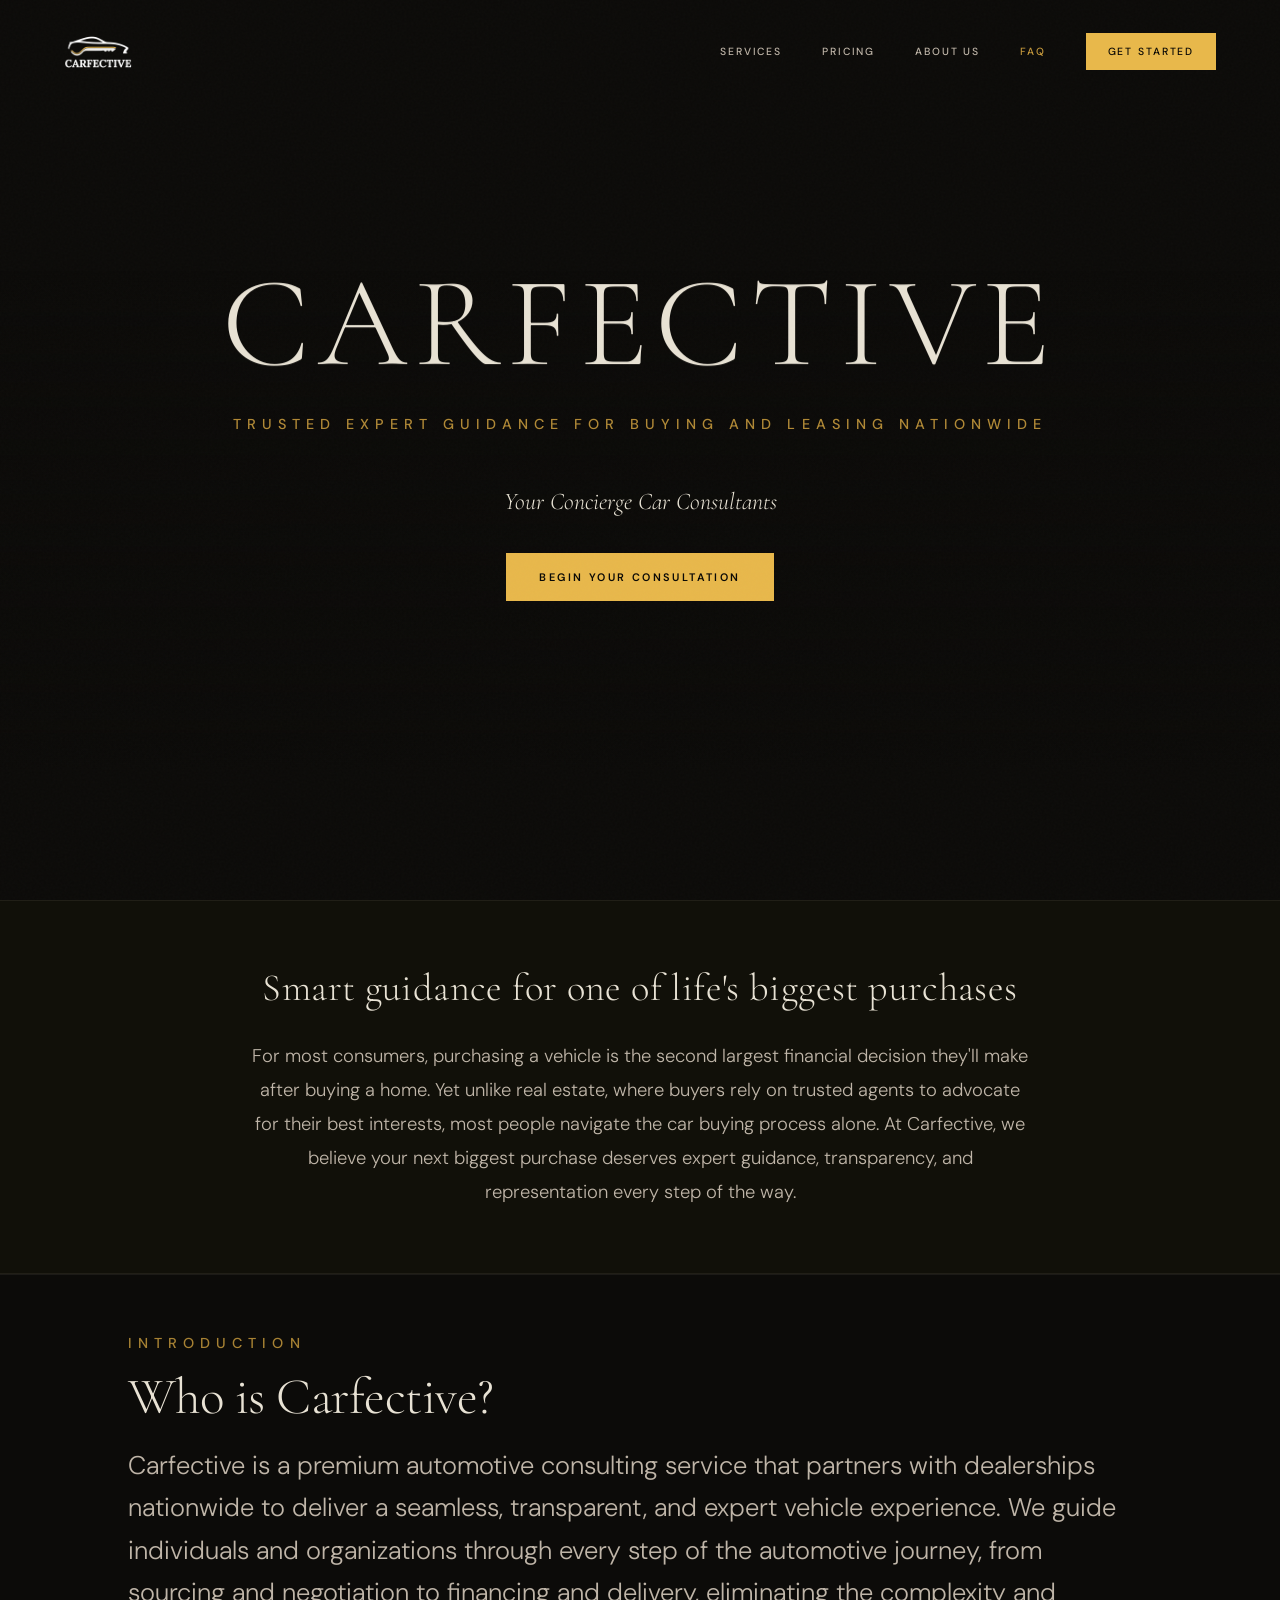
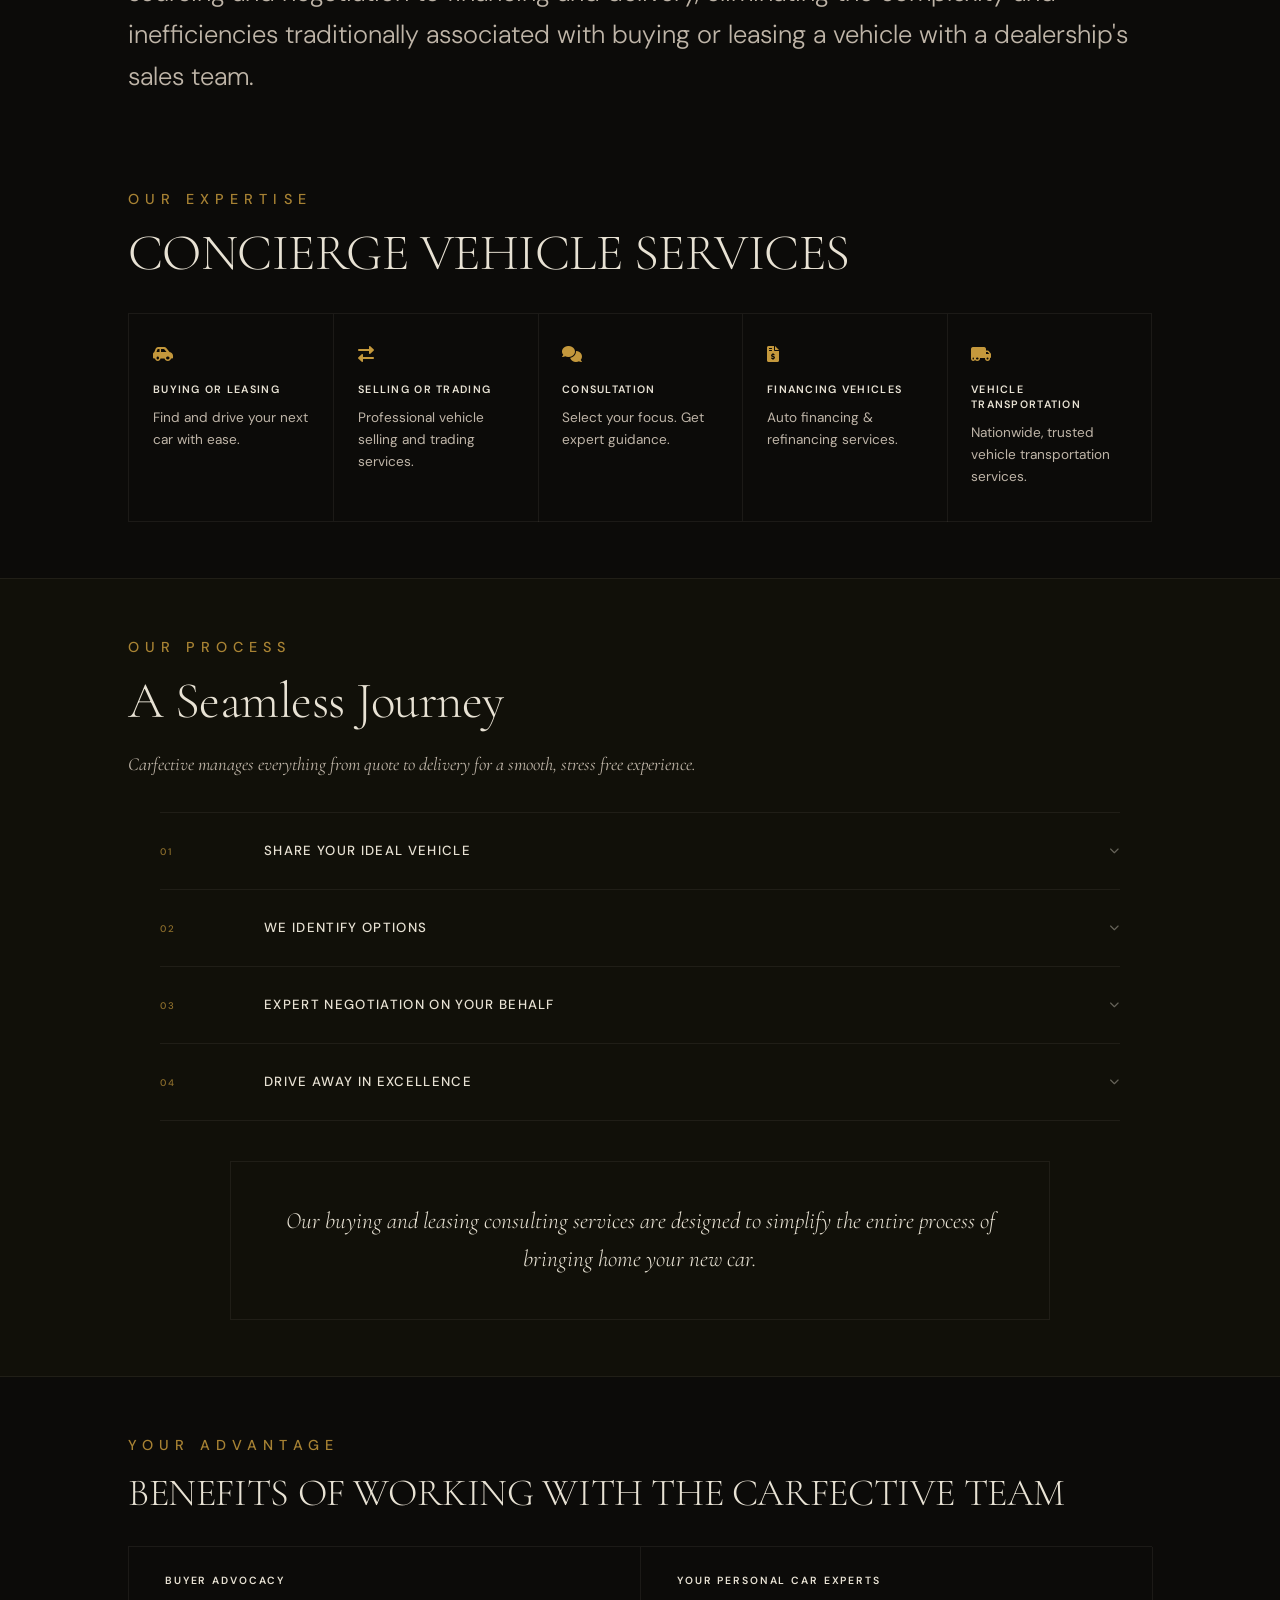
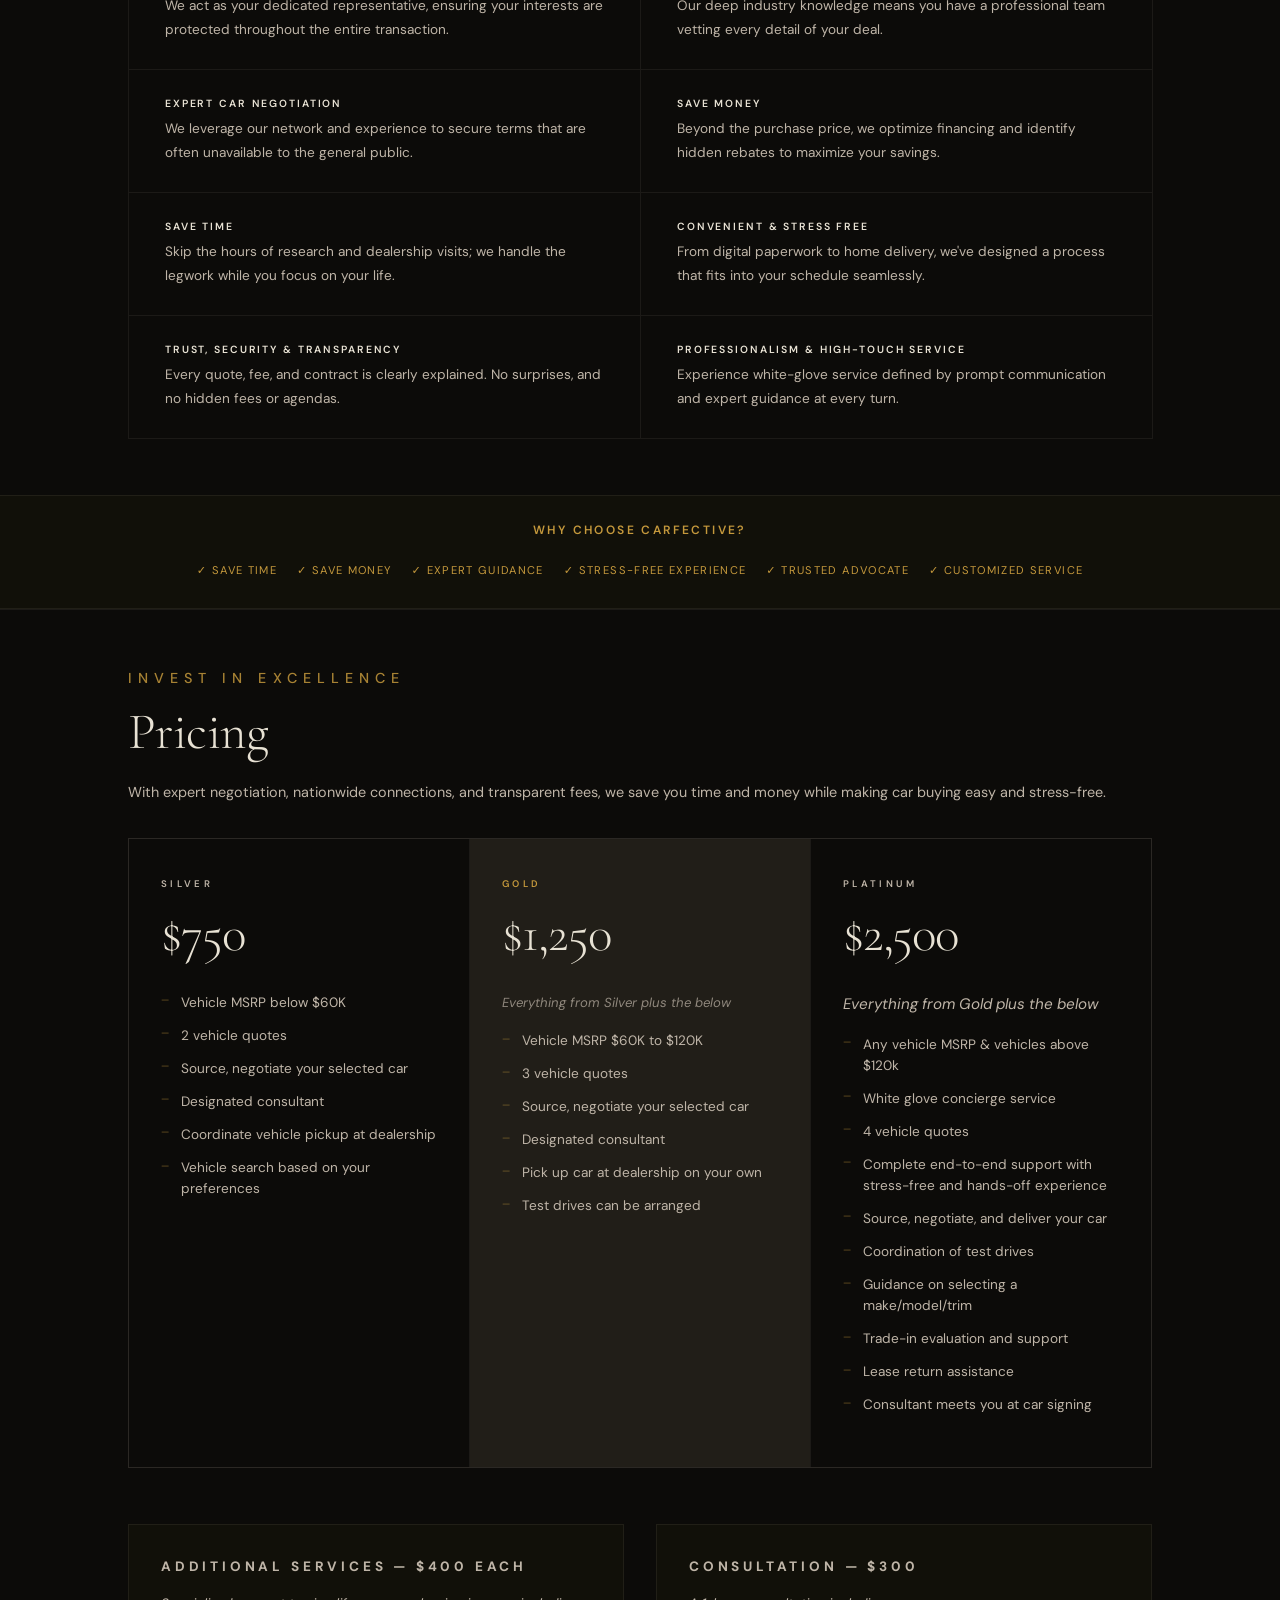
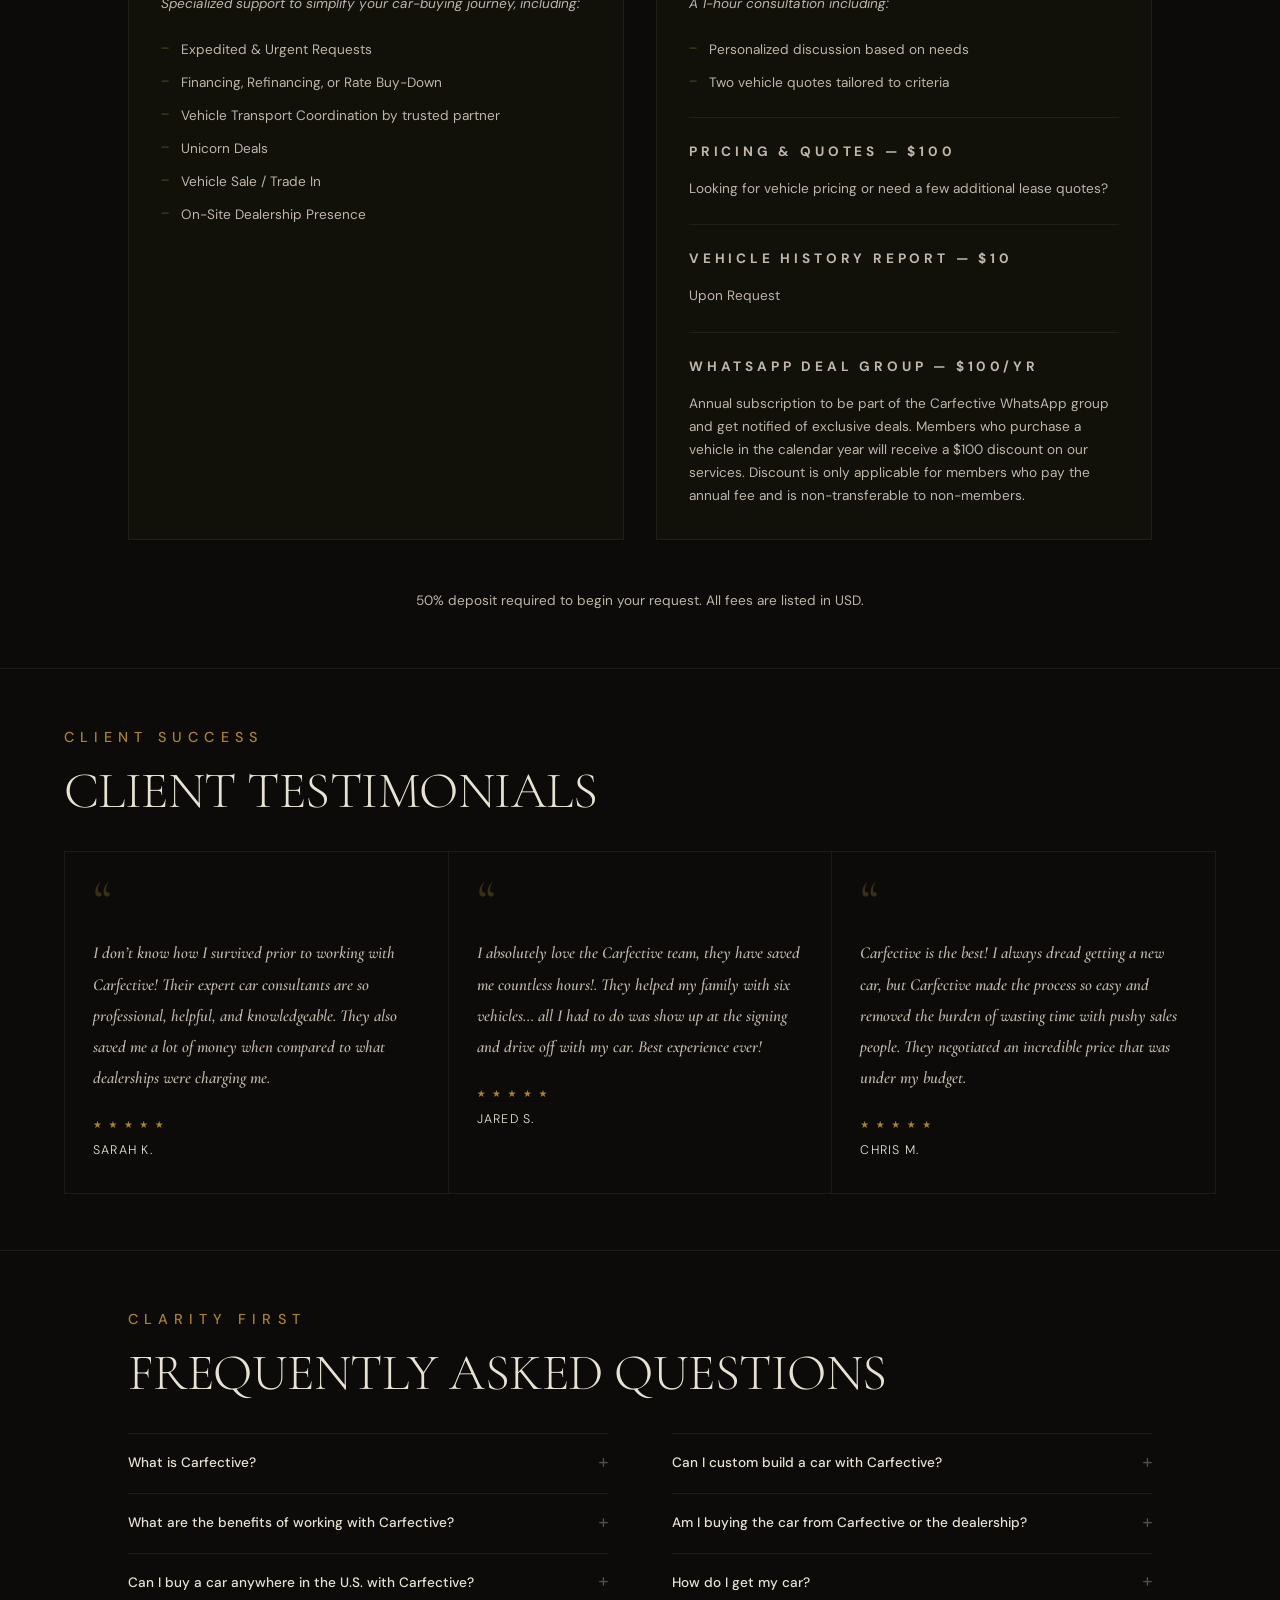
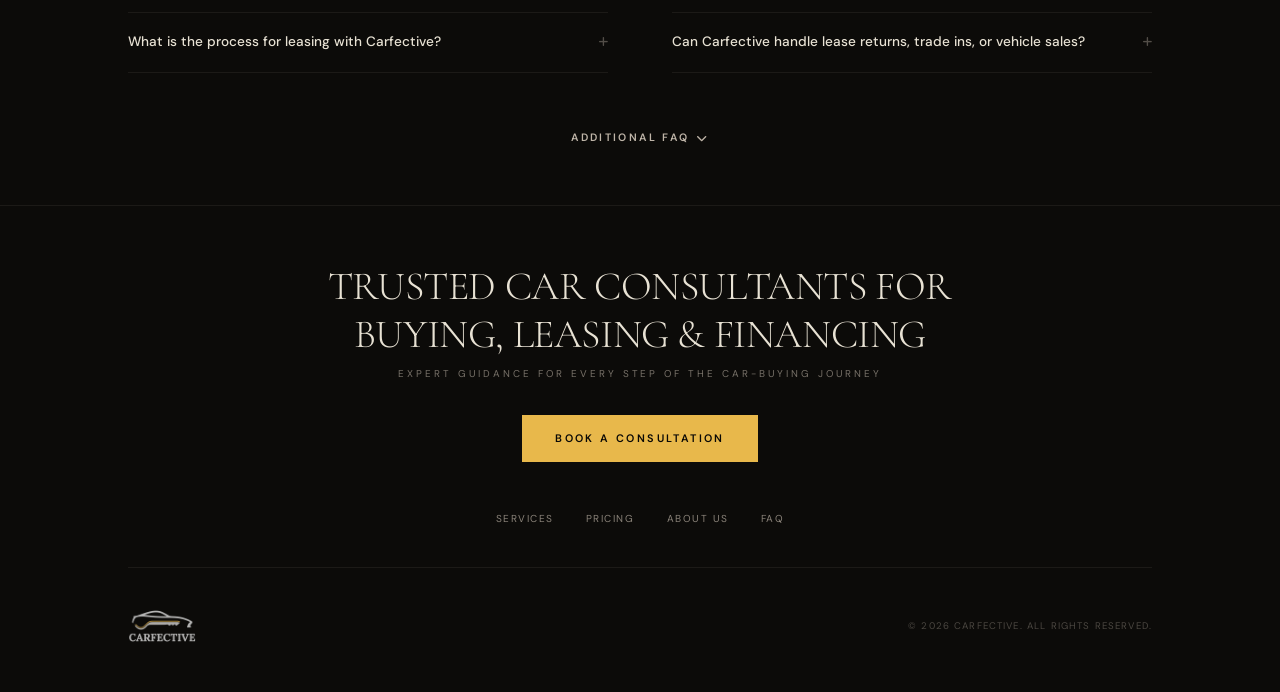
==== index.html @ 5fa1667e "Add files via upload" ====
<!DOCTYPE html>
<html lang="en">

<head>
    <meta charset="UTF-8">
    <meta name="viewport" content="width=device-width, initial-scale=1.0, viewport-fit=cover">
    <meta name="theme-color" content="#050505">
    <link rel="icon" type="image/png" href="brand_assets/favicon.png" sizes="32x32">
    <title>CARFECTIVE | Your Concierge Car Consultants</title>

    <!-- SEO -->
    <meta name="description" content="Carfective is a premium automotive concierge service. We source, negotiate, and deliver your next vehicle — buying, leasing, financing, and trade-ins handled for you nationwide.">
    <link rel="canonical" href="https://carfective.com/">

    <!-- Open Graph -->
    <meta property="og:type" content="website">
    <meta property="og:url" content="https://carfective.com/">
    <meta property="og:title" content="CARFECTIVE | Your Concierge Car Consultants">
    <meta property="og:description" content="Carfective is a premium automotive concierge service. We source, negotiate, and deliver your next vehicle — buying, leasing, financing, and trade-ins handled for you nationwide.">
    <meta property="og:image" content="https://carfective.com/brand_assets/og-image.png">
    <meta property="og:site_name" content="Carfective">

    <!-- Twitter Card -->
    <meta name="twitter:card" content="summary_large_image">
    <meta name="twitter:title" content="CARFECTIVE | Your Concierge Car Consultants">
    <meta name="twitter:description" content="Carfective is a premium automotive concierge service. We source, negotiate, and deliver your next vehicle — buying, leasing, financing, and trade-ins handled for you nationwide.">
    <meta name="twitter:image" content="https://carfective.com/brand_assets/og-image.png">

    <!-- Structured Data -->
    <script type="application/ld+json">
    {
      "@context": "https://schema.org",
      "@type": "ProfessionalService",
      "name": "Carfective",
      "description": "Premium automotive concierge service specializing in vehicle sourcing, negotiation, financing, and delivery for buyers and lessees nationwide.",
      "url": "https://carfective.com",
      "logo": "https://carfective.com/brand_assets/og-image.png",
      "areaServed": "United States",
      "priceRange": "$750–$2500",
      "hasOfferCatalog": {
        "@type": "OfferCatalog",
        "name": "Concierge Vehicle Services",
        "itemListElement": [
          { "@type": "Offer", "itemOffered": { "@type": "Service", "name": "Silver Package", "description": "Vehicle sourcing and negotiation for cars under $60K. Includes 2 quotes and dealership coordination.", "price": "750", "priceCurrency": "USD" } },
          { "@type": "Offer", "itemOffered": { "@type": "Service", "name": "Gold Package", "description": "Full concierge service for vehicles $60K–$120K. Includes 3 quotes and test drive arrangements.", "price": "1250", "priceCurrency": "USD" } },
          { "@type": "Offer", "itemOffered": { "@type": "Service", "name": "Platinum Package", "description": "White-glove service for any vehicle. Unlimited quotes, delivery coordination, and full representation.", "price": "2500", "priceCurrency": "USD" } }
        ]
      }
    }
    </script>

    <!-- Fonts -->
    <link rel="preconnect" href="https://fonts.googleapis.com">
    <link rel="preconnect" href="https://fonts.gstatic.com" crossorigin>
    <link
        href="https://fonts.googleapis.com/css2?family=Cormorant+Garamond:ital,wght@0,300;0,400;0,600;1,300;1,400&family=DM+Sans:ital,opsz,wght@0,9..40,300;0,9..40,400;0,9..40,500;0,9..40,600;1,9..40,300&display=swap"
        rel="stylesheet">

    <!-- Styles -->
    <link rel="stylesheet" href="css/style.css">

    <!-- Icons -->
    <link rel="stylesheet" href="https://cdnjs.cloudflare.com/ajax/libs/font-awesome/6.0.0/css/all.min.css"
        integrity="sha512-9usAa10IRO0HhonpyAIVpjrylPvoDwiPUiKdWk5t3PyolY1cOd4DSE0Ga+ri4AuTroPR5aQvXU9xC6qOPnzFeg=="
        crossorigin="anonymous" referrerpolicy="no-referrer" />
</head>

<body>

    <!-- Navigation -->
    <nav>
        <div class="container nav-container">
            <a href="index.html" class="logo">
                <img src="brand_assets/logo.png" alt="CARFECTIVE" style="height: 68px; width: auto;">
            </a>
            <div class="nav-links">
                <a href="#services">Services</a>
                <a href="#pricing">Pricing</a>
                <a href="#about">About Us</a>
                <a href="#faq">FAQ</a>
                <a href="questionnaire.html" class="btn btn-gold nav-btn">Get Started</a>
            </div>

            <div class="mobile-menu-btn">
                <i class="fas fa-bars"></i>
            </div>
        </div>
    </nav>

    <!-- Hero Section -->
    <header class="hero">
        <div class="hero-bg"></div>
        <div class="hero-content">
            <h1 class="parallax-el" data-speed="-0.1">CARFECTIVE</h1>
            <p class="hero-sub parallax-el" data-speed="-0.05">Trusted expert guidance for buying and leasing nationwide</p>
            <p class="parallax-el" data-speed="0.05">Your Concierge Car Consultants</p>
            <a href="questionnaire.html" class="btn btn-gold">Begin Your Consultation</a>
        </div>
    </header>

    <!-- Philosophy Band -->
    <section class="philosophy-band">
        <div class="container">
            <p class="philosophy-lead reveal">Smart guidance for one of life's biggest purchases</p>
            <p class="philosophy-body reveal">For most consumers, purchasing a vehicle is the second largest financial decision they'll make after buying a home. Yet unlike real estate, where buyers rely on trusted agents to advocate for their best interests, most people navigate the car buying process alone. At Carfective, we believe your next biggest purchase deserves expert guidance, transparency, and representation every step of the way.</p>
        </div>
    </section>

    <!-- About Section -->
    <section id="about" class="about-section">
        <div class="container">
            <div class="section-header reveal">
                <span class="subtitle">Introduction</span>
                <h2 class="section-title">Who is Carfective?</h2>
                <div>
                    <p>Carfective is a premium automotive consulting service that partners with dealerships nationwide to deliver a seamless, transparent, and expert vehicle experience. We guide individuals and organizations through every step of the automotive journey, from sourcing and negotiation to financing and delivery, eliminating the complexity and inefficiencies traditionally associated with buying or leasing a vehicle with a dealership's sales team.</p>
                </div>
            </div>
        </div>
    </section>

    <!-- Services Section -->
    <section id="services" class="services-section">
        <div class="container">
            <div class="section-header reveal">
                <span class="subtitle">Our Expertise</span>
                <h2 class="section-title">CONCIERGE VEHICLE SERVICES</h2>
            </div>

            <div class="services-grid">
                <!-- Service 1 -->
                <div class="glass-card service-item reveal">
                    <i class="fas fa-car-side"></i>
                    <h3 class="uppercase">Buying or Leasing</h3>
                    <p>Find and drive your next car with ease.</p>
                </div>

                <!-- Service 2 -->
                <div class="glass-card service-item reveal">
                    <i class="fas fa-exchange-alt"></i>
                    <h3 class="uppercase">Selling or Trading</h3>
                    <p>Professional vehicle selling and trading services.</p>
                </div>

                <!-- Service 3 -->
                <div class="glass-card service-item reveal">
                    <i class="fas fa-comments"></i>
                    <h3 class="uppercase">Consultation</h3>
                    <p>Select your focus. Get expert guidance.</p>
                </div>

                <!-- Service 4 -->
                <div class="glass-card service-item reveal">
                    <i class="fas fa-file-invoice-dollar"></i>
                    <h3 class="uppercase">Financing Vehicles</h3>
                    <p>Auto financing & refinancing services.</p>
                </div>

                <!-- Service 5 -->
                <div class="glass-card service-item reveal">
                    <i class="fas fa-truck-moving"></i>
                    <h3 class="uppercase">Vehicle Transportation</h3>
                    <p>Nationwide, trusted vehicle transportation services.</p>
                </div>
            </div>

        </div>
    </section>

    <!-- Process Section -->
    <section id="process" class="process-section">
        <div class="container">
            <div class="section-header reveal">
                <span class="subtitle">Our Process</span>
                <h2 class="section-title">A Seamless Journey</h2>
                <p>Carfective manages everything from quote to delivery for a smooth, stress free experience.</p>
            </div>

            <div class="process-steps accordion-steps">
                <div class="step reveal process-accordion">
                    <div class="step-number">01</div>
                    <div class="step-content">
                        <h4 class="uppercase" style="cursor: pointer; margin-bottom: 0; display: flex; justify-content: space-between; align-items: center;">Share Your Ideal Vehicle <i class="fas fa-chevron-down accordion-icon"></i></h4>
                        <div class="step-details" style="margin-top: 1rem;">
                            <p>Tell us about the car you want — make, model, features, and share dealer quotes.<br>We learn exactly what you’re looking for — features, budget, and timeline.</p>
                        </div>
                    </div>
                </div>
                <div class="step reveal process-accordion">
                    <div class="step-number">02</div>
                    <div class="step-content">
                        <h4 class="uppercase" style="cursor: pointer; margin-bottom: 0; display: flex; justify-content: space-between; align-items: center;">We Identify Options <i class="fas fa-chevron-down accordion-icon"></i></h4>
                        <div class="step-details" style="margin-top: 1rem;">
                            <p>Our team searches the market for vehicles that match or surpass your expectations.<br>We look for great deals and available inventory, based on your requirements.</p>
                        </div>
                    </div>
                </div>
                <div class="step reveal process-accordion">
                    <div class="step-number">03</div>
                    <div class="step-content">
                        <h4 class="uppercase" style="cursor: pointer; margin-bottom: 0; display: flex; justify-content: space-between; align-items: center;">Expert Negotiation on Your Behalf <i class="fas fa-chevron-down accordion-icon"></i></h4>
                        <div class="step-details" style="margin-top: 1rem;">
                            <p>We handle all negotiations with precision and discretion, securing the best pricing and terms.<br>Your time is valuable — we work to secure the most competitive deal available.</p>
                        </div>
                    </div>
                </div>
                <div class="step reveal process-accordion">
                    <div class="step-number">04</div>
                    <div class="step-content">
                        <h4 class="uppercase" style="cursor: pointer; margin-bottom: 0; display: flex; justify-content: space-between; align-items: center;">Drive Away in Excellence <i class="fas fa-chevron-down accordion-icon"></i></h4>
                        <div class="step-details" style="margin-top: 1rem;">
                            <p>Once the deal is perfected, your vehicle is ready for delivery.<br>Experience the joy of driving a car tailored to your preferences, with confidence and peace of mind.</p>
                        </div>
                    </div>
                </div>
            </div>

            <div class="glass-card reveal text-center">
                <p class="process-summary-text">
                    Our buying and leasing consulting services are designed to simplify the entire process of bringing
                    home your new car.
                </p>
            </div>
        </div>
    </section>

    <!-- Benefits Section -->
    <section class="benefits-section">
        <div class="container">
            <div class="section-header reveal">
                <span class="subtitle">Your Advantage</span>
                <h2 class="section-title" style="font-size: clamp(1.4rem, 3vw, 2.4rem);">BENEFITS OF WORKING WITH THE CARFECTIVE TEAM</h2>
            </div>

            <div class="benefits-grid">
                <div class="reveal benefit-item">
                    <h3 class="uppercase">Buyer Advocacy</h3>
                    <p>We act as your dedicated representative, ensuring your interests are protected throughout the
                        entire transaction.</p>
                </div>
                <div class="reveal benefit-item">
                    <h3 class="uppercase">Your Personal Car Experts</h3>
                    <p>Our deep industry knowledge means you have a professional team vetting every detail of your deal.
                    </p>
                </div>
                <div class="reveal benefit-item">
                    <h3 class="uppercase">Expert Car Negotiation</h3>
                    <p>We leverage our network and experience to secure terms that are often unavailable to the general
                        public.</p>
                </div>
                <div class="reveal benefit-item">
                    <h3 class="uppercase">Save Money</h3>
                    <p>Beyond the purchase price, we optimize financing and identify hidden rebates to maximize your
                        savings.</p>
                </div>
                <div class="reveal benefit-item">
                    <h3 class="uppercase">Save Time</h3>
                    <p>Skip the hours of research and dealership visits; we handle the legwork while you focus on your
                        life.</p>
                </div>
                <div class="reveal benefit-item">
                    <h3 class="uppercase">Convenient & Stress Free</h3>
                    <p>From digital paperwork to home delivery, we've designed a process that fits into your schedule
                        seamlessly.</p>
                </div>
                <div class="reveal benefit-item">
                    <h3 class="uppercase">Trust, Security & Transparency</h3>
                    <p>Every quote, fee, and contract is clearly explained. No surprises, and no hidden fees or agendas.</p>
                </div>
                <div class="reveal benefit-item">
                    <h3 class="uppercase">Professionalism & High-Touch Service</h3>
                    <p>Experience white-glove service defined by prompt communication and expert guidance at every turn.
                    </p>
                </div>
            </div>
        </div>
    </section>

    <!-- Why Choose Badge Bar -->
    <section class="reveal why-choose-section">
        <div class="container" style="display: flex; flex-direction: column; align-items: center; gap: 1.5rem;">
            <h3>Why Choose Carfective?</h3>
            <div class="badge-row no-scrollbar"
                style="display: flex; flex-wrap: wrap; gap: 0.75rem 1.25rem; width: 100%; justify-content: center;">
                <span>✓ Save Time</span>
                <span>✓ Save Money</span>
                <span>✓ Expert Guidance</span>
                <span>✓ Stress-Free Experience</span>
                <span>✓ Trusted Advocate</span>
                <span>✓ Customized Service</span>
            </div>
        </div>
    </section>

    <!-- Pricing Section -->
    <section id="pricing" class="pricing-section">
        <div class="container">
            <div class="section-header reveal">
                <span class="subtitle">Invest in Excellence</span>
                <h2 class="section-title">Pricing</h2>
                <p style="white-space: nowrap; color: var(--text-secondary); font-size: 0.9rem; line-height: 1.75;">
                    With expert negotiation, nationwide connections, and transparent fees, we save you time and money
                    while making car buying easy and stress-free.
                </p>
            </div>

            <div class="pricing-grid">
                <!-- Silver -->
                <div class="glass-card pricing-card reveal">
                    <h3>Silver</h3>
                    <div class="price">$750</div>
                    <ul class="features-list" style="margin-bottom: 0;">
                        <li>Vehicle MSRP below $60K</li>
                        <li>2 vehicle quotes</li>
                        <li>Source, negotiate your selected car</li>
                        <li>Designated consultant</li>
                        <li>Coordinate vehicle pickup at dealership</li>
                        <li>Vehicle search based on your preferences</li>
                    </ul>
                </div>

                <!-- Gold -->
                <div class="glass-card pricing-card featured reveal">
                    <h3>Gold</h3>
                    <div class="price">$1,250</div>
                    <p style="font-size: 0.82rem; font-style: italic; color: var(--text-secondary); margin-bottom: 1rem; opacity: 0.7;">Everything from Silver plus the below</p>
                    <ul class="features-list" style="margin-bottom: 0;">
                        <li>Vehicle MSRP $60K to $120K</li>
                        <li>3 vehicle quotes</li>
                        <li>Source, negotiate your selected car</li>
                        <li>Designated consultant</li>
                        <li>Pick up car at dealership on your own</li>
                        <li>Test drives can be arranged</li>
                    </ul>
                </div>

                <!-- Platinum -->
                <div class="glass-card pricing-card reveal">
                    <h3>Platinum</h3>
                    <div class="price">$2,500</div>
                    <p style="font-size: 0.95rem; font-style: italic; color: var(--text-secondary); margin-bottom: 1rem;">Everything from Gold plus the below</p>
                    <ul class="features-list" style="margin-bottom: 0;">
                        <li>Any vehicle MSRP & vehicles above $120k</li>
                        <li>White glove concierge service</li>
                        <li>4 vehicle quotes</li>
                        <li>Complete end-to-end support with stress-free and hands-off experience</li>
                        <li>Source, negotiate, and deliver your car</li>
                        <li>Coordination of test drives</li>
                        <li>Guidance on selecting a make/model/trim</li>
                        <li>Trade-in evaluation and support</li>
                        <li>Lease return assistance</li>
                        <li>Consultant meets you at car signing</li>
                    </ul>
                </div>
            </div>

            <!-- Additional Services & Consultation -->
            <div class="addons-grid reveal">
                <div class="glass-card">
                    <h3 class="uppercase">Additional Services — $400 each</h3>
                    <p class="addon-intro">Specialized support to simplify your car-buying journey, including:</p>
                    <ul class="features-list">
                        <li>Expedited & Urgent Requests</li>
                        <li>Financing, Refinancing, or Rate Buy-Down</li>
                        <li>Vehicle Transport Coordination by trusted partner</li>
                        <li>Unicorn Deals</li>
                        <li>Vehicle Sale / Trade In</li>
                        <li>On-Site Dealership Presence</li>
                    </ul>
                </div>

                <div class="glass-card">
                    <h3 class="uppercase">Consultation — $300</h3>
                    <p class="addon-intro">A 1-hour consultation including:</p>
                    <ul class="features-list">
                        <li>Personalized discussion based on needs</li>
                        <li>Two vehicle quotes tailored to criteria</li>
                    </ul>

                    <div class="addon-divider">
                        <h3 class="uppercase">Pricing & Quotes — $100</h3>
                        <p class="addon-body">Looking for vehicle pricing or need a few additional lease quotes?</p>
                    </div>

                    <div class="addon-divider">
                        <h3 class="uppercase">Vehicle History Report — $10</h3>
                        <p class="addon-body">Upon Request</p>
                    </div>

                    <div class="addon-divider">
                        <h3 class="uppercase">WhatsApp Deal Group — $100/yr</h3>
                        <p class="addon-body">Annual subscription to be part of the Carfective WhatsApp group and get notified of exclusive deals. Members who purchase a vehicle in the calendar year will receive a $100 discount on our services. Discount is only applicable for members who pay the annual fee and is non-transferable to non-members.</p>
                    </div>
                </div>
            </div>

            <div class="text-center pricing-disclaimer reveal">
                <p>50% deposit required to begin your request. All fees are listed in USD.</p>
            </div>
        </div>
    </section>


    <!-- Testimonials Section -->
    <section id="testimonials" class="testimonials-section">
        <div class="testimonials-inner">
            <div class="testimonials-header">
                <span class="subtitle">Client Success</span>
                <h2 class="section-title">CLIENT TESTIMONIALS</h2>
            </div>
            <div class="testimonials-row">
                <div class="testimonial-card">
                    <div class="testimonial-quote-mark">&ldquo;</div>
                    <p class="testimonial-text">I don&rsquo;t know how I survived prior to working with Carfective! Their expert car consultants are so professional, helpful, and knowledgeable. They also saved me a lot of money when compared to what dealerships were charging me.</p>
                    <div class="testimonial-stars">&#9733; &#9733; &#9733; &#9733; &#9733;</div>
                    <p class="testimonial-name">Sarah K.</p>
                </div>
                <div class="testimonial-card">
                    <div class="testimonial-quote-mark">&ldquo;</div>
                    <p class="testimonial-text">I absolutely love the Carfective team, they have saved me countless hours!. They helped my family with six vehicles&hellip; all I had to do was show up at the signing and drive off with my car. Best experience ever!</p>
                    <div class="testimonial-stars">&#9733; &#9733; &#9733; &#9733; &#9733;</div>
                    <p class="testimonial-name">Jared S.</p>
                </div>
                <div class="testimonial-card">
                    <div class="testimonial-quote-mark">&ldquo;</div>
                    <p class="testimonial-text">Carfective is the best! I always dread getting a new car, but Carfective made the process so easy and removed the burden of wasting time with pushy sales people. They negotiated an incredible price that was under my budget.</p>
                    <div class="testimonial-stars">&#9733; &#9733; &#9733; &#9733; &#9733;</div>
                    <p class="testimonial-name">Chris M.</p>
                </div>
            </div>
        </div>
    </section>

    <!-- FAQ Section -->
    <section id="faq" class="faq-section">
        <div class="container">
            <div class="section-header reveal">
                <span class="subtitle">Clarity First</span>
                <h2 class="section-title">FREQUENTLY ASKED QUESTIONS</h2>
            </div>

            <div class="faq-grid reveal">
                <!-- Main FAQ Column 1 -->
                <div class="faq-column">
                    <div class="faq-item">
                        <div class="faq-question">
                            <span>What is Carfective?</span>
                            <i class="fas fa-plus icon-plus"></i>
                        </div>
                        <div class="faq-answer">
                            With Carfective, buying a car is simple and stress-free. We provide personalized guidance, insider expertise, and full advocacy -ensuring you choose the right vehicle, understand every detail, and get the best deal. For individuals and businesses, we work solely for you, not the dealerships.
                        </div>
                    </div>
                    <div class="faq-item">
                        <div class="faq-question">
                            <span>What are the benefits of working with Carfective?</span>
                            <i class="fas fa-plus icon-plus"></i>
                        </div>
                        <div class="faq-answer">
                            Carfective partners exclusively with top-tier dealerships to help you find the perfect car
                            at the best price, with complete transparency at every step. We handle the legwork so you
                            avoid sales pressure, streamlining the signing process.
                        </div>
                    </div>
                    <div class="faq-item">
                        <div class="faq-question">
                            <span>Can I buy a car anywhere in the U.S. with Carfective?</span>
                            <i class="fas fa-plus icon-plus"></i>
                        </div>
                        <div class="faq-answer">
                            Yes! We have relationships with dealers across the U.S. and can’t wait to help you!
                        </div>
                    </div>
                    <div class="faq-item">
                        <div class="faq-question">
                            <span>What is the process for leasing with Carfective?</span>
                            <i class="fas fa-plus icon-plus"></i>
                        </div>
                        <div class="faq-answer">
                            At Carfective, you’re in full control of your car-buying journey. We take the stress out of
                            the process by handling negotiations with the dealer on your behalf. Simply choose your
                            ideal car, and we’ll negotiate on your behalf in alignment with your budgeted monthly
                            payment and upfront costs.
                        </div>
                    </div>
                </div>

                <!-- Main FAQ Column 2 -->
                <div class="faq-column">
                    <div class="faq-item">
                        <div class="faq-question">
                            <span>Can I custom build a car with Carfective?</span>
                            <i class="fas fa-plus icon-plus"></i>
                        </div>
                        <div class="faq-answer">
                            Absolutely. If you have specific requirements, we can first check whether an existing option
                            is already available. If not, we can submit a build request on your behalf, provided the
                            manufacturer offers custom build options. Please note that some manufacturers support custom
                            builds, while others do not.
                        </div>
                    </div>
                    <div class="faq-item">
                        <div class="faq-question">
                            <span>Am I buying the car from Carfective or the dealership?</span>
                            <i class="fas fa-plus icon-plus"></i>
                        </div>
                        <div class="faq-answer">
                            Dealership, all documents will be between the purchaser and the dealership.
                        </div>
                    </div>
                    <div class="faq-item">
                        <div class="faq-question">
                            <span>How do I get my car?</span>
                            <i class="fas fa-plus icon-plus"></i>
                        </div>
                        <div class="faq-answer">
                            Once you’ve submitted the credit application and have been approved, you will have the
                            option to pick up your vehicle at the dealership or Carfective can deliver it to your home
                            for an additional fee.
                        </div>
                    </div>
                    <div class="faq-item">
                        <div class="faq-question">
                            <span>Can Carfective handle lease returns, trade ins, or vehicle sales?</span>
                            <i class="fas fa-plus icon-plus"></i>
                        </div>
                        <div class="faq-answer">
                            Yes. Carfective can assist with lease returns, trade ins and sales of existing vehicles.<br><br>For details specific to your situation, let’s discuss and tailor the next steps to your needs.
                        </div>
                    </div>
                </div>
            </div>

            <!-- Additional FAQ Section -->
            <div class="additional-faq-wrapper reveal" style="margin-top: 3rem; text-align: center;">
                <h3 class="uppercase additional-faq-toggle">
                    Additional FAQ <i class="fas fa-chevron-down"></i>
                </h3>

                <div id="additionalFaq" class="faq-grid" style="text-align: left; margin-top: 2rem;">
                    <div class="faq-column">
                        <div class="faq-item">
                            <div class="faq-question">
                                <span>How long will it take for my credit application to be approved?</span>
                                <i class="fas fa-plus icon-plus"></i>
                            </div>
                            <div class="faq-answer">
                                Approval times vary based on your credit profile and chosen vehicle, as several factors come
                                into play. In most cases, we receive a response within a few hours, though it can sometimes
                                take 24–48 hours.
                            </div>
                        </div>
                        <div class="faq-item">
                            <div class="faq-question">
                                <span>Who provides financing for my vehicle?</span>
                                <i class="fas fa-plus icon-plus"></i>
                            </div>
                            <div class="faq-answer">
                                Carfective is not a leasing or financing provider; your lease agreement will be directly
                                with the appropriate financial institution (e.g., Toyota Financial, BMW Financial, etc.).
                            </div>
                        </div>
                        <div class="faq-item">
                            <div class="faq-question">
                                <span>Where can I make my vehicle payments?</span>
                                <i class="fas fa-plus icon-plus"></i>
                            </div>
                            <div class="faq-answer">
                                All payments will be made directly to the financial institution that approved your lease.
                                You’ll usually receive a statement by mail before your first payment is due, along with
                                instructions for setting up your online account.
                            </div>
                        </div>
                        <div class="faq-item">
                            <div class="faq-question">
                                <span>What do upfront fees consist of?</span>
                                <i class="fas fa-plus icon-plus"></i>
                            </div>
                            <div class="faq-answer">
                                Taxes, Title & Registration fees, Dealer Fees (documentation, processing, electronic filing fee), and Acquisition Fees (also known as bank fee or lease origination).<br><br>Down payment and 1st month payment may exist depending on the structure of the deal.
                            </div>
                        </div>
                    </div>

                    <div class="faq-column">
                        <div class="faq-item">
                            <div class="faq-question">
                                <span>Where can I get my vehicle serviced after buying through Carfective?</span>
                                <i class="fas fa-plus icon-plus"></i>
                            </div>
                            <div class="faq-answer">
                                Any dealership for that vehicle brand or your personal / local mechanic of your choice.
                            </div>
                        </div>
                        <div class="faq-item">
                            <div class="faq-question">
                                <span>How does Carfective get the best deals?</span>
                                <i class="fas fa-plus icon-plus"></i>
                            </div>
                            <div class="faq-answer">
                                Carfective leverages deep market knowledge, exclusive dealer access, and real-time pricing to secure vehicles, discounts, and financing. We negotiate with top-rated dealerships, time purchases strategically, and eliminate unnecessary fees to deliver the best deals in a smooth, hassle-free experience.
                            </div>
                        </div>
                        <div class="faq-item">
                            <div class="faq-question">
                                <span>What forms of payment does Carfective accept?</span>
                                <i class="fas fa-plus icon-plus"></i>
                            </div>
                            <div class="faq-answer">
                                We accept Zelle payments.
                            </div>
                        </div>
                        <div class="faq-item">
                            <div class="faq-question">
                                <span>Does Carfective have a referral program?</span>
                                <i class="fas fa-plus icon-plus"></i>
                            </div>
                            <div class="faq-answer">
                                Yes, please contact us for further details.
                            </div>
                        </div>
                    </div>
                </div>
            </div>
        </div>
    </section>

    <!-- Footer -->
    <footer>
        <div class="container" style="text-align: center;">
            <h2 class="uppercase" style="font-size: 2rem; color: #fff; margin-bottom: 0.5rem; letter-spacing: 0.1em;">
                TRUSTED CAR CONSULTANTS FOR BUYING, LEASING & FINANCING</h2>
            <p
                style="margin-bottom: 2rem; text-transform: uppercase; letter-spacing: 0.2rem; font-size: 0.9rem; color: var(--text-secondary);">
                Expert Guidance for Every Step of the Car-Buying Journey</p>

            <a href="questionnaire.html" class="btn btn-gold" style="margin-bottom: 3rem;">Book a Consultation</a>

            <div class="footer-nav" style="justify-content: center;">
                <a href="#services">Services</a>
                <a href="#pricing">Pricing</a>
                <a href="#about">About Us</a>
                <a href="#faq">FAQ</a>
            </div>

            <div class="footer-bottom">
                <a href="#" class="footer-logo-link">
                    <img src="brand_assets/logo.png" alt="Carfective" style="height: 68px; width: auto;">
                </a>
                <div class="copy" style="opacity: 0.35;">
                    © 2026 CARFECTIVE. ALL RIGHTS RESERVED.
                </div>
            </div>
        </div>
    </footer>

    <script src="js/main.js"></script>
</body>

</html>
---- css/style.css ----
/*
   CARFECTIVE | Editorial Minimal — v3
   ─────────────────────────────────────
   Palette  : Warm Dark (#0C0B09) / Cream (#E8E2D4) / Amber (#C4983C)
   Display  : Cormorant Garamond 300 / 400 / 600
   Body     : DM Sans 300 / 400 / 500 / 600
*/

:root {
    --bg-dark:          #0C0B09;
    --bg-card:          #111009;
    --bg-card-hover:    #181612;
    --text-primary:     #E8E2D4;
    --text-secondary:   #BFB5A8;
    --text-accent:      #C4983C;
    --border-light:     rgba(232, 226, 212, 0.07);
    --border-accent:    rgba(196, 152, 60, 0.25);
    --container-width:  1280px;
    --font-serif:       'Cormorant Garamond', Georgia, serif;
    --font-sans:        'DM Sans', system-ui, sans-serif;

    --line:             rgba(232, 226, 212, 0.07);
    --line-2:           rgba(232, 226, 212, 0.13);
    --line-accent:      rgba(196, 152, 60, 0.25);
    --pad-x:            clamp(1.5rem, 5vw, 4rem);
    --pad-v:            clamp(2.5rem, 4.5vw, 3.5rem);
    --z-overlay:        100;
    --z-nav:            1000;
    --z-hero:           2;
}

*, *::before, *::after { margin: 0; padding: 0; box-sizing: border-box; }

html {
    scroll-behavior: smooth;
    font-size: 16px;
    scroll-padding-top: 80px;
    scrollbar-width: none;
    -ms-overflow-style: none;
}

html::-webkit-scrollbar { display: none; }

body {
    background: var(--bg-dark);
    color: var(--text-primary);
    font-family: var(--font-sans);
    line-height: 1.7;
    overflow-x: hidden;
    scrollbar-width: none; /* Firefox */
    -ms-overflow-style: none; /* IE/Edge */
    -webkit-font-smoothing: antialiased;
    -moz-osx-font-smoothing: grayscale;
    scroll-behavior: smooth;
}

/* Hide scrollbar in Chrome/Safari while keeping scroll functionality */
body::-webkit-scrollbar { display: none; }

/* Subtle grain texture for depth */
body::before {
    content: '';
    position: fixed;
    inset: 0;
    background-image: url("data:image/svg+xml,%3Csvg viewBox='0 0 512 512' xmlns='http://www.w3.org/2000/svg'%3E%3Cfilter id='n'%3E%3CfeTurbulence type='fractalNoise' baseFrequency='0.75' numOctaves='4' stitchTiles='stitch'/%3E%3C/filter%3E%3Crect width='100%25' height='100%25' filter='url(%23n)'/%3E%3C/svg%3E");
    opacity: 0.022;
    pointer-events: none;
    z-index: var(--z-overlay);
}

h1, h2, h3, h4, h5, h6 {
    font-family: var(--font-serif);
    font-weight: 300;
    line-height: 1.1;
    margin-bottom: 1rem;
}

h1 { font-size: clamp(2.5rem, 8vw, 5.5rem); }
h2 { font-size: clamp(1.6rem, 4vw, 3.2rem); letter-spacing: -0.01em; }
h3 { font-size: clamp(1.1rem, 2.5vw, 1.9rem); }

a { text-decoration: none; color: inherit; transition: color 0.25s ease; }
ul { list-style: none; }
img { max-width: 100%; display: block; }

/* ── UTILITY ──────────────────────────────────────────── */
.container      { max-width: var(--container-width); margin: 0 auto; padding: 0 var(--pad-x); }
.text-gold      { color: var(--text-accent); }
.text-serif     { font-family: var(--font-serif); }
.text-center    { text-align: center; }
.uppercase      { text-transform: uppercase; }
.tracking-wide  { letter-spacing: 0.1em; }
.tracking-widest{ letter-spacing: 0.2em; }
.no-scrollbar::-webkit-scrollbar { display: none; }
.no-scrollbar   { -ms-overflow-style: none; scrollbar-width: none; }

/* ── LABELS & SECTION TITLES ──────────────────────────── */
.subtitle {
    display: block;
    font-family: var(--font-sans);
    font-size: 0.9rem;
    font-weight: 500;
    text-transform: uppercase;
    letter-spacing: 0.42em;
    color: var(--text-accent);
    opacity: 0.85;
    margin-bottom: 1rem;
}

.section-title {
    font-family: var(--font-serif);
    font-weight: 300;
    font-size: clamp(1.8rem, 4vw, 3.2rem);
    letter-spacing: -0.01em;
    margin-bottom: 1.25rem;
    line-height: 1.05;
}

.section-header { margin-bottom: 2rem; }

/* ── BUTTONS ──────────────────────────────────────────── */
.btn {
    display: inline-flex;
    align-items: center;
    gap: 0.6rem;
    padding: 0.85rem 2rem;
    border: 1px solid rgba(232, 226, 212, 0.22);
    color: var(--text-primary);
    font-family: var(--font-sans);
    font-size: 0.68rem;
    font-weight: 500;
    letter-spacing: 0.22em;
    text-transform: uppercase;
    position: relative;
    overflow: hidden;
    z-index: 1;
    transition: color 0.35s ease, border-color 0.35s ease;
    white-space: nowrap;
    cursor: pointer;
}

.btn::before {
    content: '';
    position: absolute;
    inset: 0;
    background: var(--text-primary);
    transform: scaleX(0);
    transform-origin: left;
    z-index: -1;
    transition: transform 0.35s cubic-bezier(0.4, 0, 0.2, 1);
}

.btn:hover { color: var(--bg-dark); border-color: var(--text-primary); }
.btn:hover::before { transform: scaleX(1); }

.btn-gold {
    background: #E8B84B !important;
    color: #090805 !important;
    border-color: #E8B84B !important;
    font-weight: 600;
}
.btn-gold::before { background: var(--text-primary); }
.btn-gold:hover { color: var(--bg-dark) !important; border-color: var(--text-primary) !important; }

/* ── CLEAN CARD ───────────────────────────────────────── */
.glass-card {
    background: var(--bg-card);
    border: 1px solid var(--line);
    padding: 2rem;
    transition: border-color 0.3s ease, transform 0.3s ease, box-shadow 0.3s ease;
    backdrop-filter: none;
    -webkit-backdrop-filter: none;
}

.glass-card:hover {
    transform: translateY(-4px);
    background: var(--bg-card);
    border-color: var(--border-accent);
    box-shadow: 0 8px 32px rgba(196, 152, 60, 0.08);
}

/* ── NAVIGATION ───────────────────────────────────────── */
nav {
    position: fixed;
    top: 0; left: 0;
    width: 100%;
    z-index: 1000;
    padding: 1.1rem 0;
    transition: background 0.4s ease, padding 0.4s ease, border-color 0.4s ease;
    border-bottom: 1px solid transparent;
}

nav.scrolled {
    background: rgba(12, 11, 9, 0.98);
    border-bottom-color: var(--line);
    padding: 0.75rem 0;
}

.nav-container {
    display: flex;
    justify-content: space-between;
    align-items: center;
    gap: 1rem;
}

.logo img { height: 50px; width: auto; }

.nav-links {
    display: flex;
    align-items: center;
    gap: 2.5rem;
}

.nav-links a {
    font-family: var(--font-sans);
    font-size: 0.65rem;
    font-weight: 500;
    text-transform: uppercase;
    letter-spacing: 0.18em;
    color: var(--text-secondary);
    transition: color 0.25s ease;
    white-space: nowrap;
}

.nav-links a:hover { color: var(--text-primary); }
.nav-links a.active { color: var(--text-accent); }

.nav-btn {
    padding: 0.55rem 1.3rem !important;
    font-size: 0.65rem !important;
    text-align: center !important;
    display: inline-flex !important;
    flex-shrink: 0;
}

.mobile-menu-btn {
    display: none;
    color: var(--text-primary);
    font-size: 1.1rem;
    cursor: pointer;
    padding: 0.5rem;
    background: none;
    border: none;
    flex-shrink: 0;
    z-index: 1001;
    position: relative;
}

/* ── HERO ─────────────────────────────────────────────── */
.hero {
    height: 100svh;
    min-height: 560px;
    display: flex;
    align-items: center;
    justify-content: center;
    position: relative;
    overflow: hidden;
    padding: 0 var(--pad-x);
}

.hero-bg {
    position: absolute;
    top: -10%; left: 0;
    width: 100%;
    height: 130%;
    background-image: url('https://images.unsplash.com/photo-1542282088-fe8426682b8f?q=80&w=2574&auto=format&fit=crop');
    background-size: cover;
    background-position: center 40%;
    z-index: 0;
    filter: brightness(0.22) saturate(0.65);
    will-change: transform;
}

.hero::after {
    content: '';
    position: absolute;
    bottom: 0; left: 0;
    width: 100%; height: 70%;
    background: linear-gradient(to top, var(--bg-dark) 20%, transparent 100%);
    z-index: 1;
    pointer-events: none;
}

.hero-content {
    position: relative;
    z-index: 2;
    width: 100%;
    max-width: 1400px;
    text-align: center;
    opacity: 0;
    animation: heroFadeIn 1.2s ease forwards 0.3s;
}

.hero h1 {
    font-size: clamp(3.5rem, 10vw, 8.5rem);
    font-weight: 300;
    letter-spacing: 0.06em;
    margin-bottom: 1rem;
    line-height: 0.95;
    color: var(--text-primary);
}

.hero p {
    font-style: italic !important;
    color: var(--text-primary) !important;
    font-family: var(--font-serif) !important;
    font-size: clamp(1.1rem, 2.5vw, 1.5rem) !important;
    line-height: 1.4 !important;
    margin-bottom: 0 !important;
    max-width: none !important;
    margin-left: 0 !important;
    margin-right: 0 !important;
    text-transform: none !important;
    letter-spacing: normal !important;
    font-weight: 300 !important;
}

.hero p.hero-sub {
    font-style: normal !important;
    font-family: var(--font-sans) !important;
    font-size: 0.9rem !important;
    text-transform: uppercase !important;
    letter-spacing: 0.42em !important;
    color: var(--text-accent) !important;
    opacity: 0.9;
    font-weight: 500 !important;
    margin-bottom: 0.4rem !important;
}

.hero-content .btn { margin-top: 3.5rem; }

/* ── PHILOSOPHY BAND ──────────────────────────────────── */
.philosophy-band {
    padding: clamp(2.5rem, 5vw, 4rem) var(--pad-x);
    background: var(--bg-card);
    border-top: 1px solid var(--line);
    border-bottom: 1px solid var(--line);
}

.philosophy-lead {
    font-family: var(--font-serif);
    font-weight: 300;
    font-size: clamp(1.5rem, 3.5vw, 2.4rem);
    color: var(--text-primary);
    line-height: 1.2;
    letter-spacing: 0.01em;
    margin-bottom: 1.75rem;
    max-width: 820px;
    text-align: center;
    margin-left: auto;
    margin-right: auto;
}

.philosophy-body {
    font-family: var(--font-sans);
    font-size: clamp(1rem, 1.6vw, 1.15rem);
    font-weight: 300;
    line-height: 1.85;
    color: var(--text-secondary);
    max-width: 780px;
    margin: 0 auto;
    text-align: center;
}

/* ── ABOUT ────────────────────────────────────────────── */
.about-section {
    padding: var(--pad-v) var(--pad-x);
    background: var(--bg-dark) !important;
    border-top: 1px solid var(--line);
}

#about .section-header > div {
    font-family: var(--font-sans);
    font-size: clamp(1.1rem, 2.2vw, 1.6rem) !important;
    font-weight: 300 !important;
    line-height: 1.65 !important;
    color: var(--text-secondary) !important;
    max-width: 1000px;
    text-align: left;
}

#about .section-header > div p {
    font-size: inherit !important;
    color: inherit !important;
    font-weight: inherit !important;
    line-height: inherit !important;
    margin-bottom: 0 !important;
}

/* ── SERVICES ─────────────────────────────────────────── */
.services-section {
    padding: 0 var(--pad-x) var(--pad-v);
    background: var(--bg-dark);
}

.services-grid {
    display: grid;
    grid-template-columns: repeat(5, 1fr);
    gap: 0;
    border-top: 1px solid var(--line);
    border-left: 1px solid var(--line);
}

.service-item {
    background: none;
    border: none;
    backdrop-filter: none;
    -webkit-backdrop-filter: none;
    border-right: 1px solid var(--line);
    border-bottom: 1px solid var(--line);
    padding: 2rem 1.5rem;
    display: flex;
    flex-direction: column;
    min-height: 160px;
    transition: background 0.3s ease;
}

.service-item:hover {
    background: rgba(232, 226, 212, 0.02);
    transform: none;
    border-color: var(--line);
    border-right-color: var(--line);
}

.service-item i {
    font-size: 1rem;
    color: var(--text-accent);
    margin-bottom: 1.25rem;
    flex-shrink: 0;
}

.service-item h3 {
    font-family: var(--font-sans);
    font-size: 0.67rem;
    font-weight: 600;
    text-transform: uppercase;
    letter-spacing: 0.12em;
    color: var(--text-primary);
    margin-bottom: 0.6rem;
    flex-shrink: 0;
    line-height: 1.4;
}

.service-item p {
    font-size: 0.85rem;
    color: var(--text-secondary);
    line-height: 1.65;
    flex-grow: 1;
}

/* ── PROCESS ──────────────────────────────────────────── */
.process-section {
    padding: var(--pad-v) var(--pad-x);
    background: var(--bg-card);
    border-top: 1px solid var(--line);
    border-bottom: 1px solid var(--line);
}

.process-section .section-header p {
    font-family: var(--font-serif) !important;
    font-style: italic !important;
    color: var(--text-secondary) !important;
    font-size: clamp(0.95rem, 2vw, 1.15rem) !important;
    max-width: 820px;
    margin: 0 !important;
    line-height: 1.7 !important;
}

.process-steps {
    display: flex;
    flex-direction: column;
    gap: 0;
    max-width: 960px;
    margin: 0 auto;
    padding-left: 0;
    position: static;
}

.process-steps::before { display: none; }

.step {
    display: grid;
    grid-template-columns: 4.5rem 1fr;
    gap: 2rem;
    padding: 1.75rem 0;
    border-top: 1px solid var(--line);
    align-items: start;
    position: static;
    z-index: auto;
    cursor: pointer;
    transition: border-color 0.25s ease;
}

.step:last-child { border-bottom: 1px solid var(--line); }
.step:hover { border-top-color: var(--line-2); }

.step-number {
    font-family: var(--font-sans);
    font-size: 0.6rem;
    font-weight: 500;
    letter-spacing: 0.22em;
    color: var(--text-accent);
    width: auto; height: auto;
    border: none; border-radius: 0;
    background: none; box-shadow: none;
    display: flex;
    justify-content: flex-start;
    align-items: flex-start;
    padding-top: 0.2rem;
    flex-shrink: 0;
    opacity: 0.7;
}

.step-content { padding-top: 0; }

.step h4 {
    font-family: var(--font-sans);
    font-size: 0.83rem;
    font-weight: 500;
    text-transform: uppercase;
    letter-spacing: 0.1em;
    color: var(--text-primary);
    margin-bottom: 0;
    display: flex;
    justify-content: space-between;
    align-items: center;
    cursor: pointer;
    line-height: 1.5;
}

.step p {
    font-size: 0.85rem;
    color: var(--text-secondary);
    max-width: 100%;
    line-height: 1.75;
}

.process-section .glass-card {
    max-width: 820px;
    margin: 2.5rem auto 0 !important;
    text-align: center;
    background: none;
    border: 1px solid var(--line);
    padding: 2.5rem 2rem !important;
}

.process-section .glass-card:hover {
    background: none;
    border-color: var(--line-2);
}

.process-section .glass-card p {
    font-family: var(--font-serif) !important;
    font-size: clamp(1rem, 2.2vw, 1.45rem) !important;
    font-weight: 300 !important;
    font-style: italic !important;
    color: var(--text-primary) !important;
    line-height: 1.65 !important;
    margin-bottom: 0 !important;
}

/* ── BENEFITS ─────────────────────────────────────────── */
.benefits-section {
    padding: var(--pad-v) var(--pad-x);
    background: var(--bg-dark);
}

.benefits-grid {
    display: grid;
    grid-template-columns: repeat(2, 1fr);
    gap: 0;
    margin-top: 0;
    border-top: 1px solid var(--line);
    border-left: 1px solid var(--line);
}

.benefit-item {
    padding: 1.75rem 2.25rem;
    border-right: 1px solid var(--line);
    border-bottom: 1px solid var(--line);
    transition: background 0.3s ease;
}

.benefit-item:hover { background: rgba(232, 226, 212, 0.015); }

.benefit-item h3 {
    font-family: var(--font-sans);
    font-size: 0.65rem;
    font-weight: 600;
    text-transform: uppercase;
    letter-spacing: 0.18em;
    color: var(--text-primary);
    margin-bottom: 0.5rem;
}

.benefit-item p {
    font-size: 0.85rem;
    line-height: 1.72;
    color: var(--text-secondary);
}

/* ── BADGE BAR ────────────────────────────────────────── */
.why-choose-section {
    padding: 1.75rem var(--pad-x);
    border-top: 1px solid var(--line) !important;
    border-bottom: 1px solid var(--line) !important;
    background: var(--bg-card) !important;
}

.why-choose-section h3 {
    font-family: var(--font-sans) !important;
    font-size: 0.75rem !important;
    font-weight: 600 !important;
    text-transform: uppercase !important;
    letter-spacing: 0.2em !important;
    color: var(--text-accent) !important;
    margin-bottom: 0 !important;
}

.why-choose-section .badge-row span {
    color: var(--text-accent) !important;
    font-size: 0.7rem !important;
    letter-spacing: 0.12em !important;
    text-transform: uppercase !important;
    white-space: nowrap;
}

/* ── PRICING ──────────────────────────────────────────── */
.pricing-section {
    padding: var(--pad-v) var(--pad-x);
    background: var(--bg-dark);
    border-top: 1px solid var(--line);
}

.pricing-grid {
    display: grid;
    grid-template-columns: repeat(auto-fit, minmax(260px, 1fr));
    gap: 1px;
    background: var(--line);
    border: 1px solid var(--line);
}

.pricing-card {
    background: var(--bg-dark);
    border: none;
    padding: 2.5rem 2rem;
    display: flex;
    flex-direction: column;
    height: 100%;
    position: relative;
    transition: background 0.3s ease;
    backdrop-filter: none;
    -webkit-backdrop-filter: none;
}

.pricing-card:hover { background: rgba(232, 226, 212, 0.015); }

.pricing-card.featured {
    background: rgba(196, 152, 60, 0.03);
}

.pricing-card.featured:hover { background: rgba(196, 152, 60, 0.055); }

.pricing-card h3 {
    font-family: var(--font-sans);
    font-size: 0.6rem;
    font-weight: 600;
    text-transform: uppercase;
    letter-spacing: 0.35em;
    color: var(--text-secondary);
    margin-bottom: 1.25rem;
    line-height: 1;
}

.pricing-card.featured h3 { color: var(--text-accent); }

.price {
    font-family: var(--font-serif);
    font-size: clamp(2.2rem, 4.5vw, 3.2rem);
    font-weight: 300;
    color: var(--text-primary);
    letter-spacing: -0.02em;
    line-height: 1;
    margin-bottom: 2rem;
}

.features-list { margin-bottom: 1.5rem; flex-grow: 1; }

.features-list li {
    margin-bottom: 0.75rem;
    font-size: 0.85rem;
    color: var(--text-secondary);
    display: flex;
    align-items: flex-start;
    gap: 0.75rem;
    line-height: 1.55;
}

.features-list li::before {
    content: '—';
    color: var(--text-accent);
    flex-shrink: 0;
    font-size: 0.7em;
    margin-top: 0.15em;
    opacity: 0.6;
}

/* Additional service cards (not .pricing-card) */
.pricing-section .glass-card:not(.pricing-card) {
    background: var(--bg-card);
    border: 1px solid var(--line);
    padding: 2rem;
}

.pricing-section .glass-card:not(.pricing-card) h3 {
    font-family: var(--font-sans) !important;
    font-size: 0.85rem !important;
    font-weight: 700 !important;
    text-transform: uppercase !important;
    letter-spacing: 0.28em !important;
    color: var(--text-secondary) !important;
    margin-bottom: 1rem !important;
    line-height: 1.4 !important;
}

.pricing-section .glass-card:not(.pricing-card) p {
    font-size: 0.85rem !important;
    color: var(--text-secondary) !important;
}


/* ── FAQ ──────────────────────────────────────────────── */
.faq-section {
    padding: var(--pad-v) var(--pad-x);
    background: var(--bg-dark);
    border-top: 1px solid var(--line);
}

.faq-grid {
    display: grid;
    grid-template-columns: 1fr 1fr;
    gap: 0 4rem;
}

.faq-item {
    border-bottom: 1px solid var(--line);
    padding: 1.2rem 0;
    cursor: pointer;
    transition: border-color 0.25s ease;
}

.faq-column .faq-item:first-child { border-top: 1px solid var(--line); }
.faq-item:hover { border-bottom-color: var(--line-2); }

.faq-question {
    display: flex;
    justify-content: space-between;
    align-items: center;
    font-family: var(--font-sans);
    font-size: 0.85rem;
    font-weight: 500;
    color: var(--text-primary);
    gap: 1.5rem;
    user-select: none;
    line-height: 1.5;
}

.faq-question span { flex: 1; }

.icon-plus {
    font-size: 0.68rem;
    transition: transform 0.3s ease;
    flex-shrink: 0;
    color: var(--text-secondary);
    opacity: 0.4;
}

.faq-item.active .icon-plus {
    transform: rotate(45deg);
    color: var(--text-accent);
    opacity: 1;
}

.faq-answer {
    max-height: 0;
    overflow: hidden;
    transition: max-height 0.4s ease, margin-top 0.4s ease;
    color: var(--text-secondary);
    font-size: 0.85rem;
    line-height: 1.75;
}

.faq-item.active .faq-answer { max-height: 400px; margin-top: 0.85rem; }

/* Additional FAQ toggle */
.additional-faq-wrapper { margin-top: 2rem; }

.additional-faq-wrapper h3 {
    font-family: var(--font-sans) !important;
    font-size: 0.67rem !important;
    font-weight: 600 !important;
    text-transform: uppercase !important;
    letter-spacing: 0.22em !important;
    color: var(--text-secondary) !important;
    margin-bottom: 0 !important;
    cursor: pointer;
    display: inline-flex !important;
    align-items: center;
    gap: 0.5rem;
    transition: color 0.25s ease;
}

.additional-faq-wrapper h3:hover { color: var(--text-primary) !important; }

/* ── FOOTER ───────────────────────────────────────────── */
footer {
    padding: var(--pad-v) var(--pad-x) 2rem;
    border-top: 1px solid var(--line);
    background: var(--bg-dark);
    font-size: 0.9rem;
    color: var(--text-secondary);
}

footer h2 {
    font-family: var(--font-serif) !important;
    font-weight: 300 !important;
    font-size: clamp(1.5rem, 3.5vw, 2.5rem) !important;
    color: var(--text-primary) !important;
    letter-spacing: -0.01em !important;
    text-transform: none !important;
    margin: 0 auto 0.5rem !important;
    max-width: 680px;
    line-height: 1.2 !important;
}

footer > .container > p {
    font-size: 0.62rem !important;
    letter-spacing: 0.3em !important;
    color: var(--text-secondary) !important;
    text-transform: uppercase !important;
    margin-bottom: 2rem !important;
    opacity: 0.6;
}

.footer-nav {
    display: flex;
    flex-wrap: wrap;
    justify-content: flex-start;
    gap: 2rem;
    margin-bottom: 2.5rem;
}

.footer-nav a {
    font-size: 0.63rem;
    text-transform: uppercase;
    letter-spacing: 0.15em;
    color: var(--text-secondary);
    transition: color 0.25s;
    opacity: 0.7;
}

.footer-nav a:hover { color: var(--text-primary); opacity: 1; }

.copy {
    opacity: 0.35;
    font-size: 0.6rem;
    letter-spacing: 0.12em;
    text-transform: uppercase;
}

.footer-bottom {
    display: flex;
    align-items: center;
    justify-content: space-between;
    border-top: 1px solid var(--line);
    padding-top: 1.5rem;
    margin-top: 1.5rem;
}

.footer-logo-link { opacity: 0.7; transition: opacity 0.25s ease; }
.footer-logo-link:hover { opacity: 1; }

/* ── ANIMATIONS ───────────────────────────────────────── */
@keyframes fadeUp {
    to { opacity: 1; transform: translateY(0); }
}

@keyframes heroFadeIn {
    to { opacity: 1; }
}

@keyframes fadeIn {
    from { opacity: 0; transform: translateY(-6px); }
    to   { opacity: 1; transform: translateY(0); }
}

.reveal {
    opacity: 0;
    transform: translateY(16px);
    transition: opacity 0.7s cubic-bezier(0.2, 0.8, 0.2, 1), transform 0.7s cubic-bezier(0.2, 0.8, 0.2, 1);
    will-change: transform, opacity;
}

.reveal.active { opacity: 1; transform: translateY(0); }
.parallax-el   { will-change: transform; }

/* ── PROCESS ACCORDION ────────────────────────────────── */
.process-accordion .step-details   { display: none !important; }
.process-accordion.expanded .step-details { display: block !important; animation: fadeIn 0.35s ease forwards; }
.process-accordion .accordion-icon { display: inline-flex !important; }
.accordion-icon { transition: transform 0.3s ease; font-size: 0.75em; opacity: 0.4; }
.process-accordion.expanded .accordion-icon { transform: rotate(180deg); opacity: 1; color: var(--text-accent); }

#additionalFaq { display: none !important; }
#additionalFaq.expanded { display: grid !important; animation: fadeIn 0.35s ease forwards; }

/* ── TESTIMONIALS ─────────────────────────────────────── */
.testimonials-section {
    padding: clamp(2.5rem, 4.5vw, 3.5rem) clamp(1.5rem, 5vw, 4rem);
    background: var(--bg-dark);
    border-top: 1px solid var(--border-light);
}

.testimonials-inner {
    max-width: 1280px;
    margin: 0 auto;
}

.testimonials-header {
    margin-bottom: 2rem;
}

.testimonials-header .section-title { margin: 0; }

.testimonials-row {
    display: flex;
    flex-direction: row;
    border: 1px solid var(--border-light);
}

.testimonial-card {
    flex: 1;
    min-width: 0;
    padding: 2rem 1.75rem;
    border-right: 1px solid var(--border-light);
}

.testimonial-card:last-child { border-right: none; }

.testimonial-quote-mark {
    font-family: var(--font-serif);
    font-size: 3.5rem;
    line-height: 0.6;
    color: var(--text-accent);
    opacity: 0.25;
    margin-bottom: 1.25rem;
}

.testimonial-text {
    font-family: var(--font-serif);
    font-style: italic;
    font-size: 1.05rem;
    font-weight: 600;
    line-height: 1.85;
    color: #BFB5A8;
    margin: 0 0 1.5rem 0;
}

.testimonial-stars {
    color: var(--text-accent);
    font-size: 0.62rem;
    letter-spacing: 0.18em;
    margin-bottom: 0.4rem;
    opacity: 0.85;
}

.testimonial-name {
    font-family: var(--font-sans);
    font-size: 0.78rem;
    font-weight: 300;
    color: var(--text-primary);
    margin: 0;
    text-transform: uppercase;
    letter-spacing: 0.1em;
}

/* ── ADD-ONS ──────────────────────────────────────────── */
.addons-grid {
    display: grid;
    grid-template-columns: repeat(auto-fit, minmax(min(100%, 380px), 1fr));
    gap: 2rem;
    margin-top: 3.5rem;
}

.addon-intro {
    font-style: italic;
    margin-bottom: 1.5rem;
}

.addon-body {
    color: var(--text-secondary);
    margin-bottom: 0;
}

.addon-divider {
    margin-top: 1.5rem;
    border-top: 1px solid var(--border-light);
    padding-top: 1.5rem;
}

.pricing-disclaimer {
    margin-top: 3rem;
    font-size: 0.85rem;
    color: var(--text-secondary);
    opacity: 0.7;
}

/* ── PROCESS SUMMARY ──────────────────────────────────── */
.process-summary-text {
    font-size: clamp(1rem, 2.2vw, 1.4rem);
    margin: 0 auto;
    max-width: 900px;
    line-height: 1.6;
    text-align: center;
}

/* ── MOBILE NAV ───────────────────────────────────────── */
/* ── TESTIMONIALS MOBILE ──────────────────────────────── */
@media (max-width: 768px) {
    .testimonials-row {
        flex-direction: column !important;
    }
    .testimonial-card {
        border-right: none !important;
        border-bottom: 1px solid var(--border-light);
    }
    .testimonial-card:last-child {
        border-bottom: none;
    }
}

@media (max-width: 900px) {
    .nav-links {
        position: fixed;
        top: 0; left: 0;
        width: 100%; height: 100vh;
        background: rgba(12, 11, 9, 0.99);
        flex-direction: column;
        align-items: center;
        justify-content: center;
        gap: 2.5rem;
        transform: translateX(100%);
        transition: transform 0.4s cubic-bezier(0.77, 0, 0.175, 1);
        z-index: 999;
    }
    .nav-links.open { transform: translateX(0); }
    .nav-links a { font-size: 0.85rem; letter-spacing: 0.2em; color: var(--text-primary); }
    .nav-btn { padding: 1rem 2.5rem !important; font-size: 0.78rem !important; }
    .mobile-menu-btn { display: flex; align-items: center; justify-content: center; }

    .services-grid { grid-template-columns: repeat(2, 1fr); }
}

@media (max-width: 768px) {
    html { font-size: 15px; }

    .services-grid { grid-template-columns: 1fr 1fr; }

    .benefits-grid {
        grid-template-columns: 1fr;
        border-left: none;
    }
    .benefit-item {
        border-left: 1px solid var(--line);
        border-right: 1px solid var(--line);
    }

    .faq-grid { grid-template-columns: 1fr; gap: 0; }
    .faq-column .faq-item:first-child { border-top: none; }

    .step { grid-template-columns: 3.5rem 1fr; gap: 1.25rem; }
    .step-number { font-size: 0.58rem; }

    .pricing-grid { grid-template-columns: 1fr; gap: 1px; }
    .price { font-size: 2.8rem; }

    .section-title { font-size: clamp(1.5rem, 5vw, 2.2rem) !important; }

    footer h2 { font-size: 1.4rem !important; }
}

@media (max-width: 600px) {
    .services-grid {
        grid-template-columns: 1fr;
        border-left: none;
    }
    .service-item { border-left: 1px solid var(--line); }
}

@media (max-width: 480px) {
    .btn { padding: 0.8rem 1.5rem; font-size: 0.65rem; }
    .hero h1 { letter-spacing: 0.03em; }
    footer h2 { font-size: 1.3rem !important; }
}

/* ── MOBILE PERFORMANCE ───────────────────────────────── */
/* Disable fixed grain overlay on mobile — causes scroll repaints */
@media (max-width: 900px) {
    body::before { display: none; }
    /* Reduce will-change surface area on mobile */
    .reveal { will-change: auto; }
    .parallax-el { will-change: auto; }
}
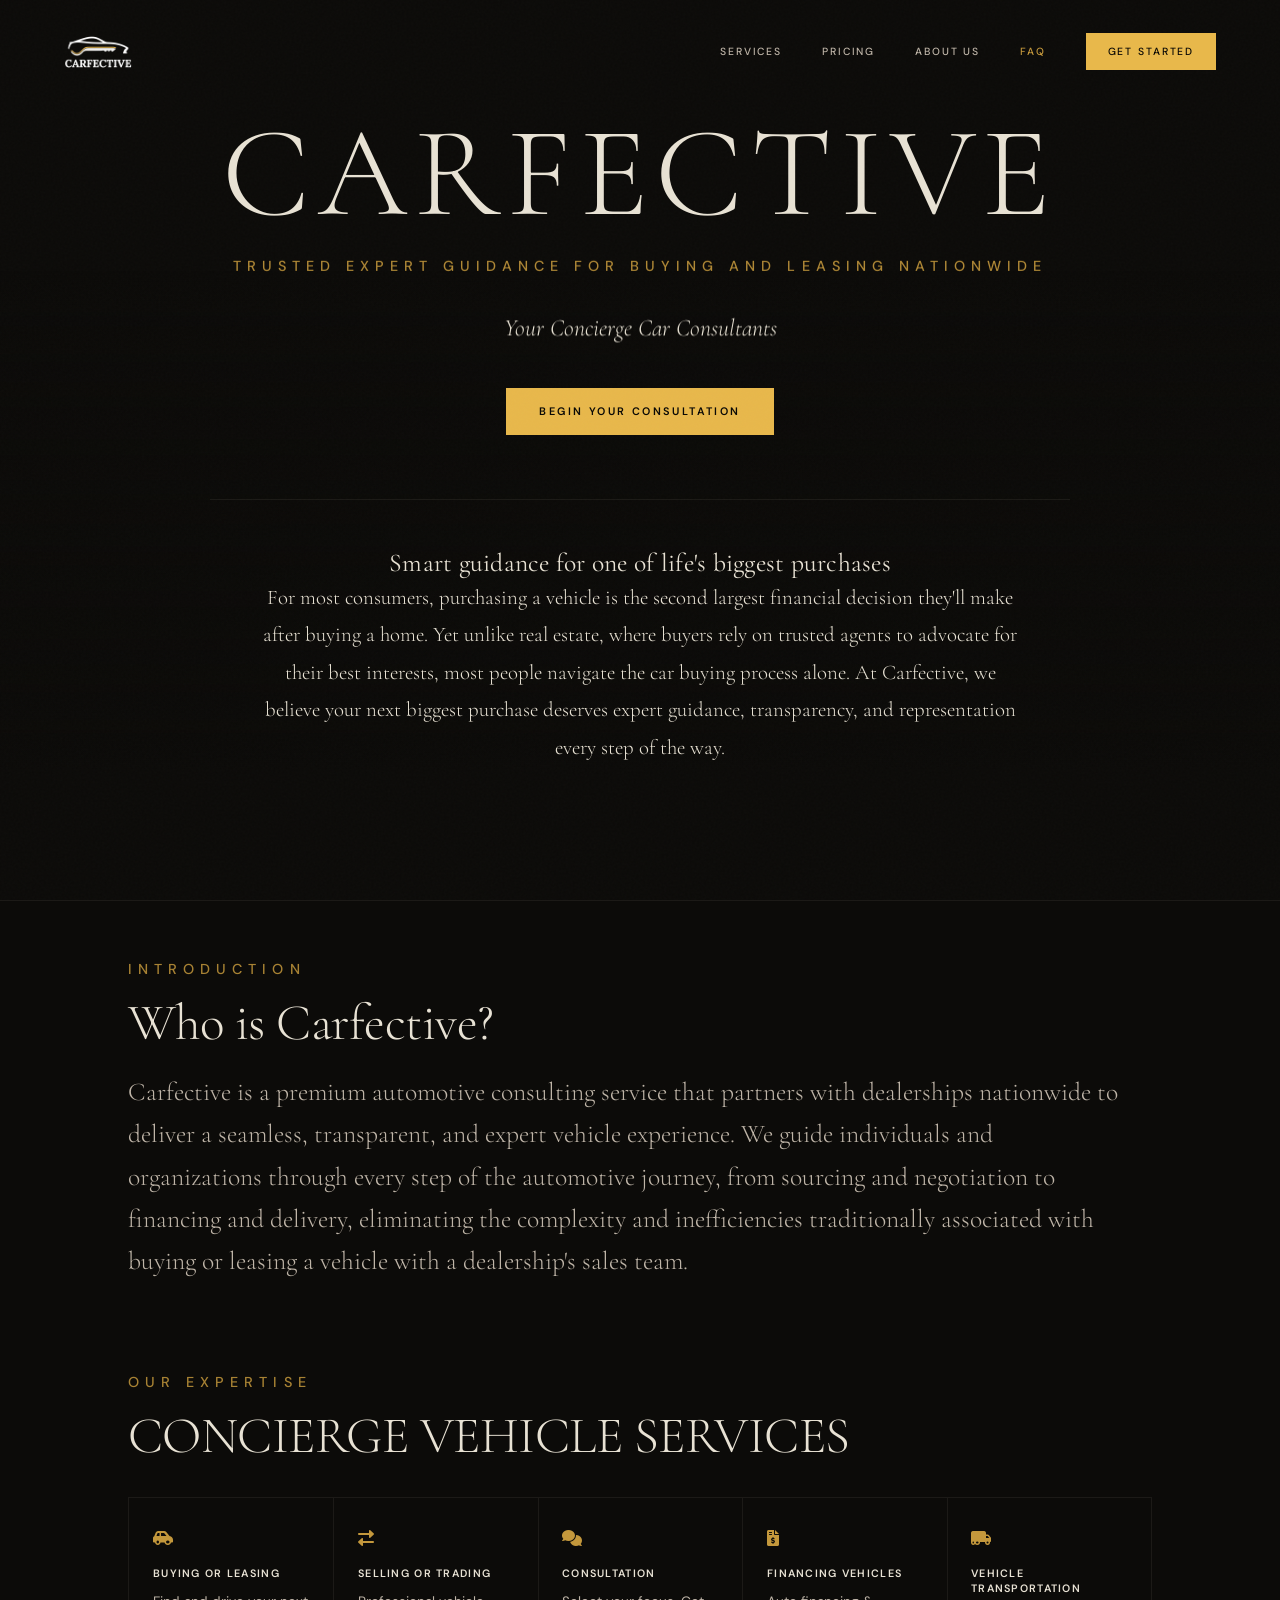
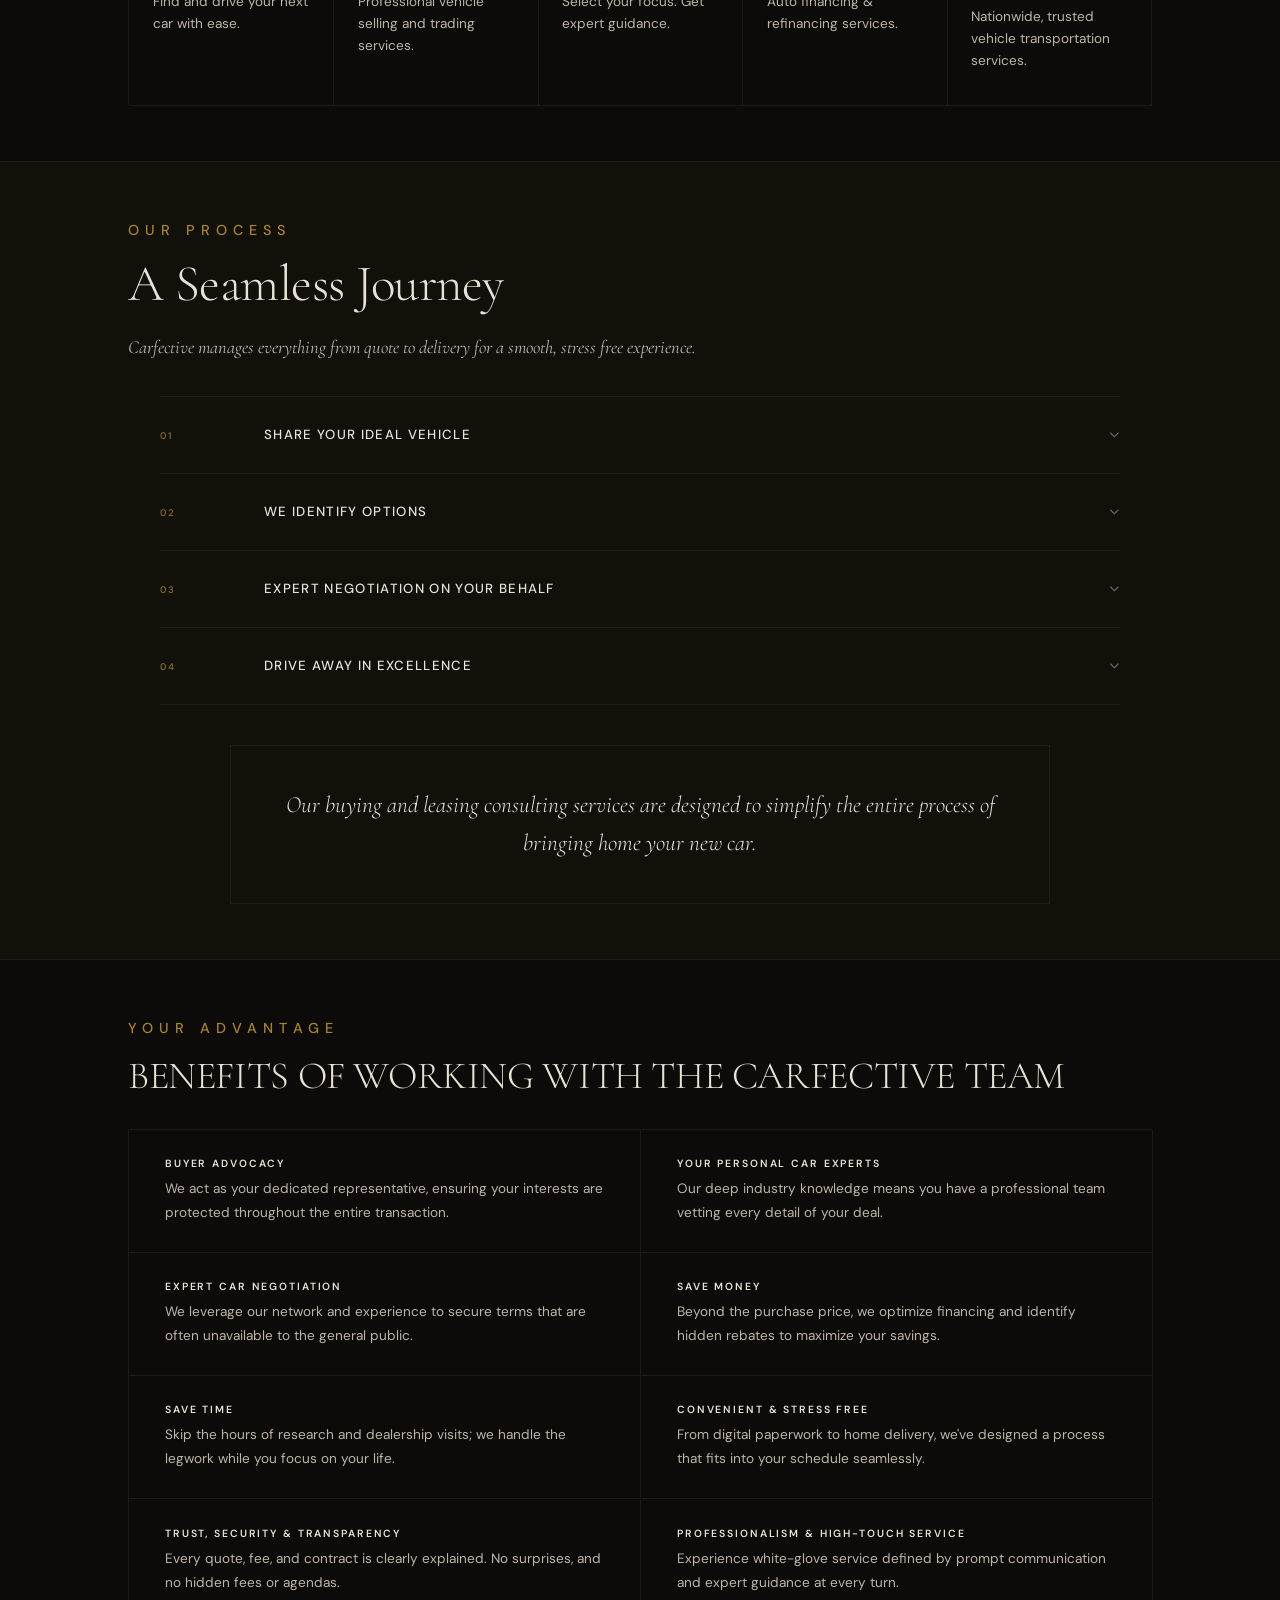
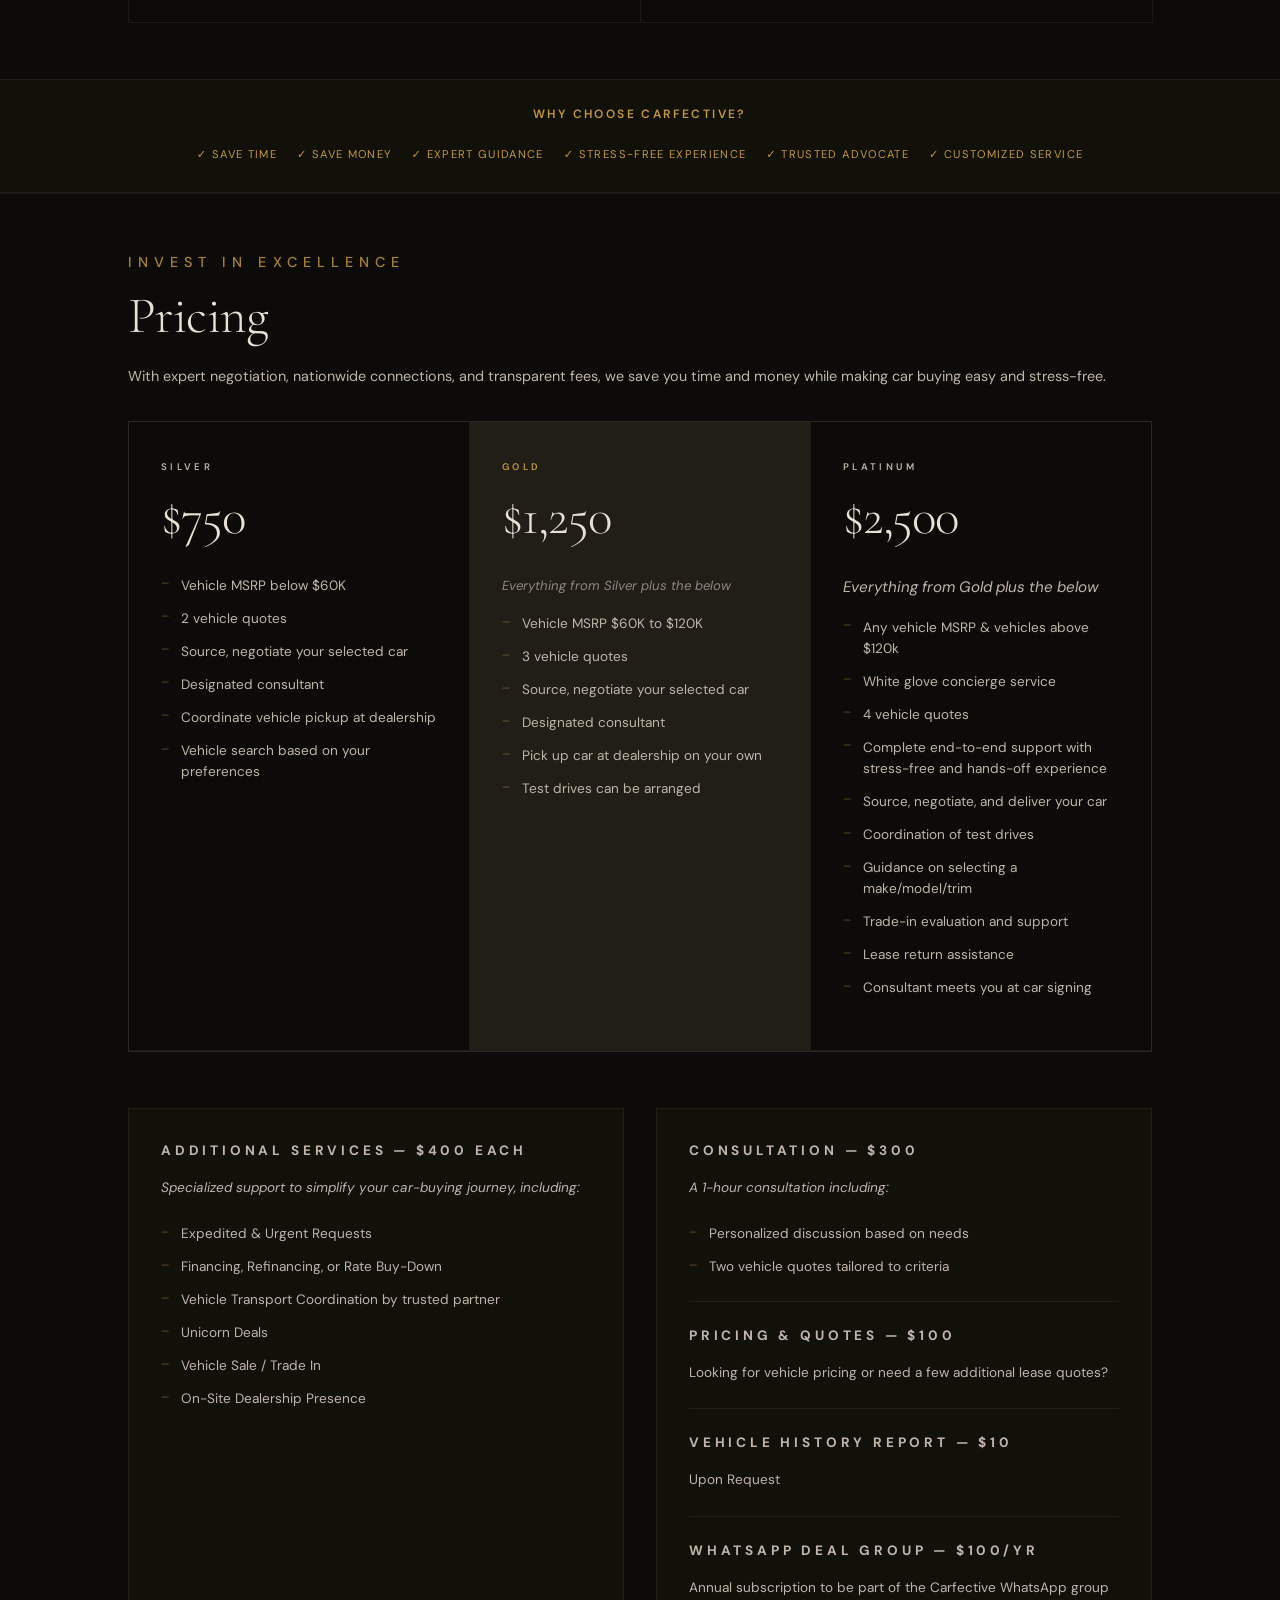
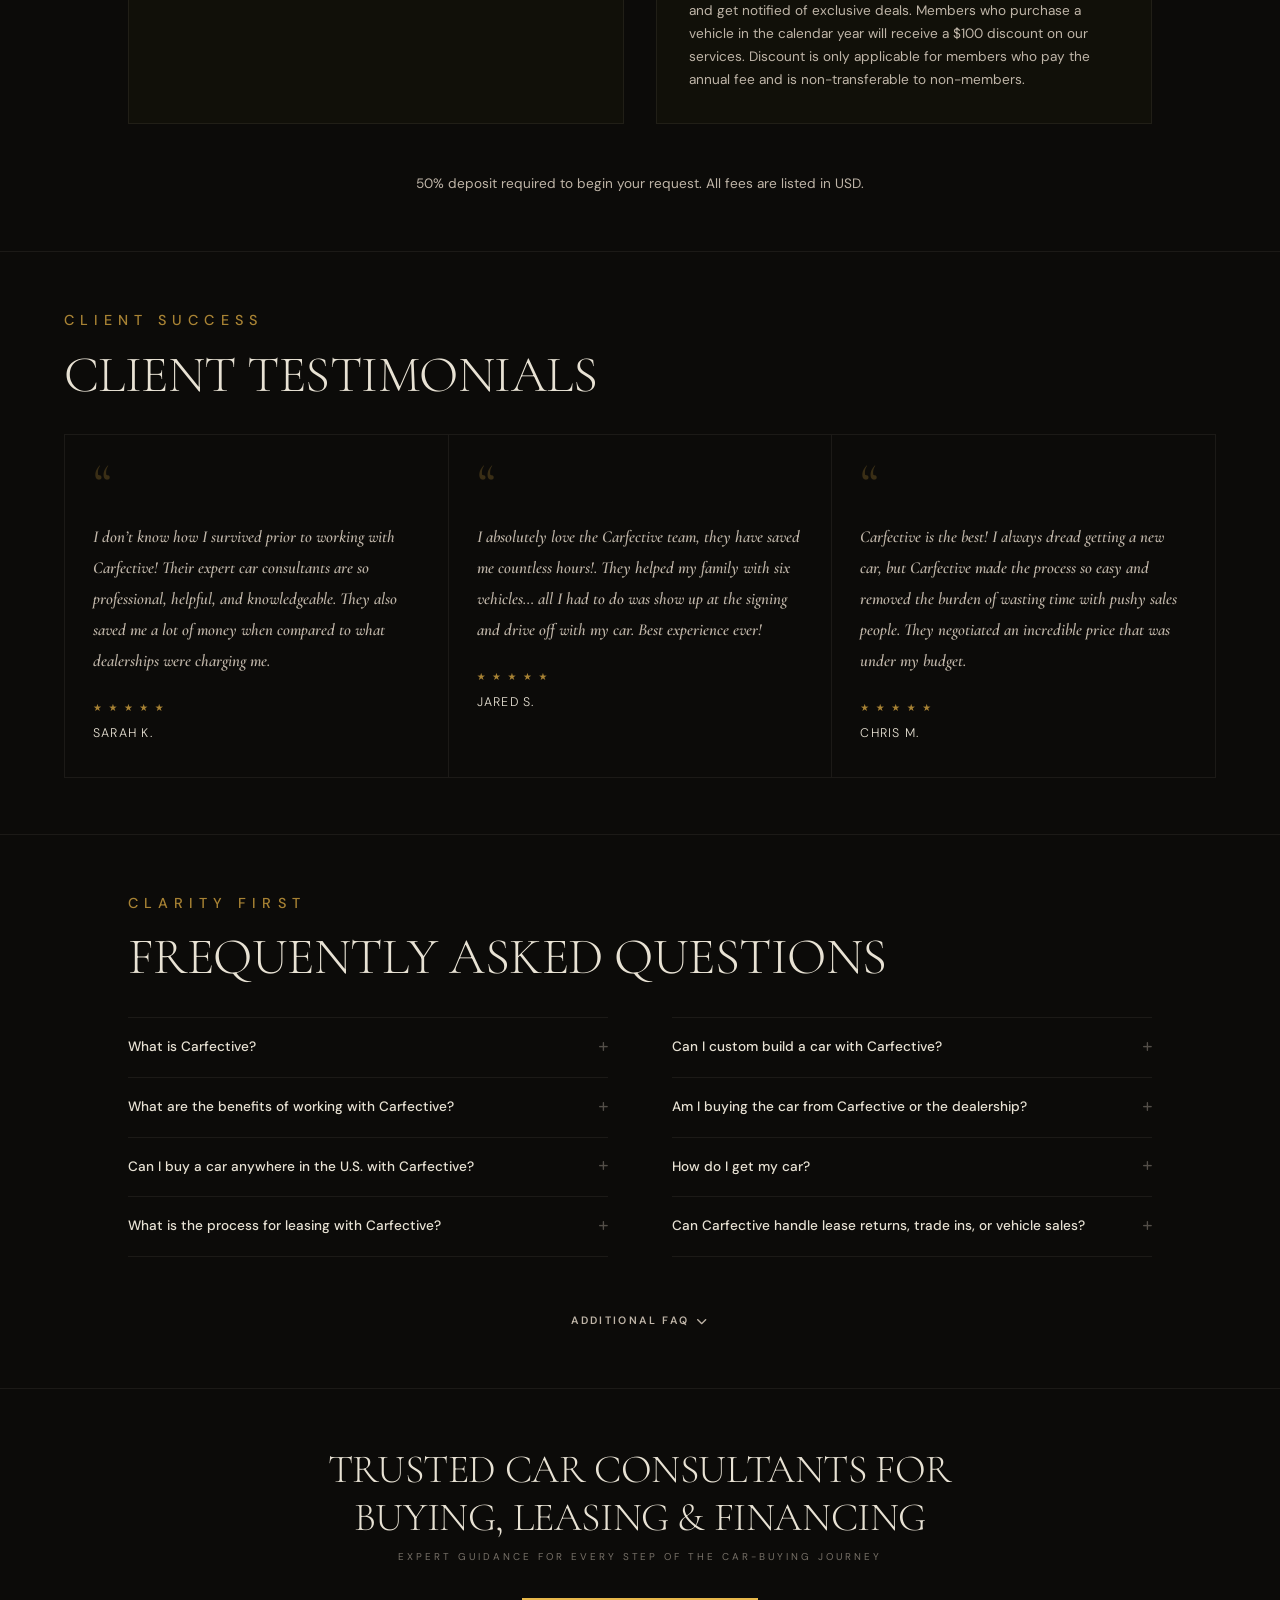
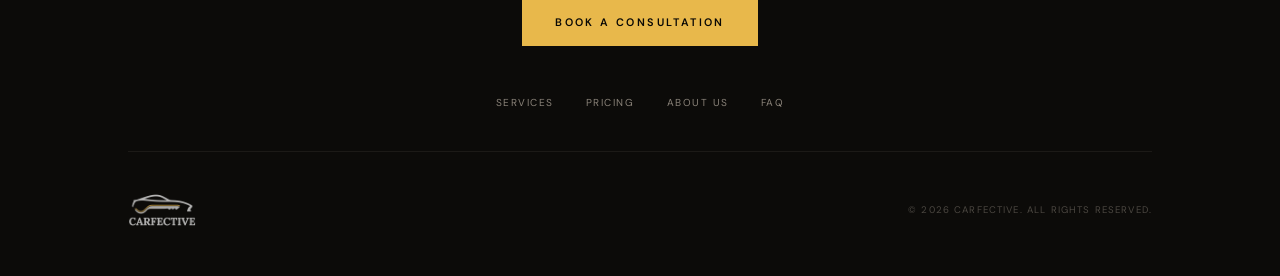
==== commit 6a561cae: "Revision Per Haroon Changed Phil and Font for introduction" ====
--- a/index.html
+++ b/index.html
@@ -95,16 +95,10 @@
             <p class="hero-sub parallax-el" data-speed="-0.05">Trusted expert guidance for buying and leasing nationwide</p>
             <p class="parallax-el" data-speed="0.05">Your Concierge Car Consultants</p>
             <a href="questionnaire.html" class="btn btn-gold">Begin Your Consultation</a>
+            <p class="philosophy-lead hero-philosophy-lead reveal">Smart guidance for one of life's biggest purchases</p>
+            <p class="philosophy-body hero-philosophy-body reveal">For most consumers, purchasing a vehicle is the second largest financial decision they'll make after buying a home. Yet unlike real estate, where buyers rely on trusted agents to advocate for their best interests, most people navigate the car buying process alone. At Carfective, we believe your next biggest purchase deserves expert guidance, transparency, and representation every step of the way.</p>
         </div>
     </header>
-
-    <!-- Philosophy Band -->
-    <section class="philosophy-band">
-        <div class="container">
-            <p class="philosophy-lead reveal">Smart guidance for one of life's biggest purchases</p>
-            <p class="philosophy-body reveal">For most consumers, purchasing a vehicle is the second largest financial decision they'll make after buying a home. Yet unlike real estate, where buyers rely on trusted agents to advocate for their best interests, most people navigate the car buying process alone. At Carfective, we believe your next biggest purchase deserves expert guidance, transparency, and representation every step of the way.</p>
-        </div>
-    </section>
 
     <!-- About Section -->
     <section id="about" class="about-section">
--- a/css/style.css
+++ b/css/style.css
@@ -248,8 +248,7 @@
 
 /* ── HERO ─────────────────────────────────────────────── */
 .hero {
-    height: 100svh;
-    min-height: 560px;
+    min-height: 100svh;
     display: flex;
     align-items: center;
     justify-content: center;
@@ -329,6 +328,34 @@
 
 .hero-content .btn { margin-top: 3.5rem; }
 
+/* Philosophy content moved inside hero — must beat .hero p specificity */
+.hero p.hero-philosophy-lead {
+    margin-top: 4rem !important;
+    margin-left: auto !important;
+    margin-right: auto !important;
+    padding-top: 3rem !important;
+    border-top: 1px solid var(--line) !important;
+    max-width: 860px !important;
+    font-size: clamp(1.2rem, 2vw, 1.6rem) !important;
+    font-weight: 400 !important;
+    font-style: normal !important;
+    line-height: 1.2 !important;
+    letter-spacing: 0.01em !important;
+    white-space: nowrap !important;
+    text-align: center !important;
+}
+
+.hero p.hero-philosophy-body {
+    max-width: 760px !important;
+    margin-left: auto !important;
+    margin-right: auto !important;
+    font-style: normal !important;
+    font-size: clamp(1.05rem, 1.8vw, 1.3rem) !important;
+    font-weight: 300 !important;
+    line-height: 1.8 !important;
+    text-align: center !important;
+}
+
 /* ── PHILOSOPHY BAND ──────────────────────────────────── */
 .philosophy-band {
     padding: clamp(2.5rem, 5vw, 4rem) var(--pad-x);
@@ -339,11 +366,11 @@
 
 .philosophy-lead {
     font-family: var(--font-serif);
-    font-weight: 300;
-    font-size: clamp(1.5rem, 3.5vw, 2.4rem);
+    font-weight: 400;
+    font-size: clamp(2rem, 4vw, 3rem);
     color: var(--text-primary);
-    line-height: 1.2;
-    letter-spacing: 0.01em;
+    line-height: 1.15;
+    letter-spacing: -0.01em;
     margin-bottom: 1.75rem;
     max-width: 820px;
     text-align: center;
@@ -370,7 +397,7 @@
 }
 
 #about .section-header > div {
-    font-family: var(--font-sans);
+    font-family: var(--font-serif);
     font-size: clamp(1.1rem, 2.2vw, 1.6rem) !important;
     font-weight: 300 !important;
     line-height: 1.65 !important;
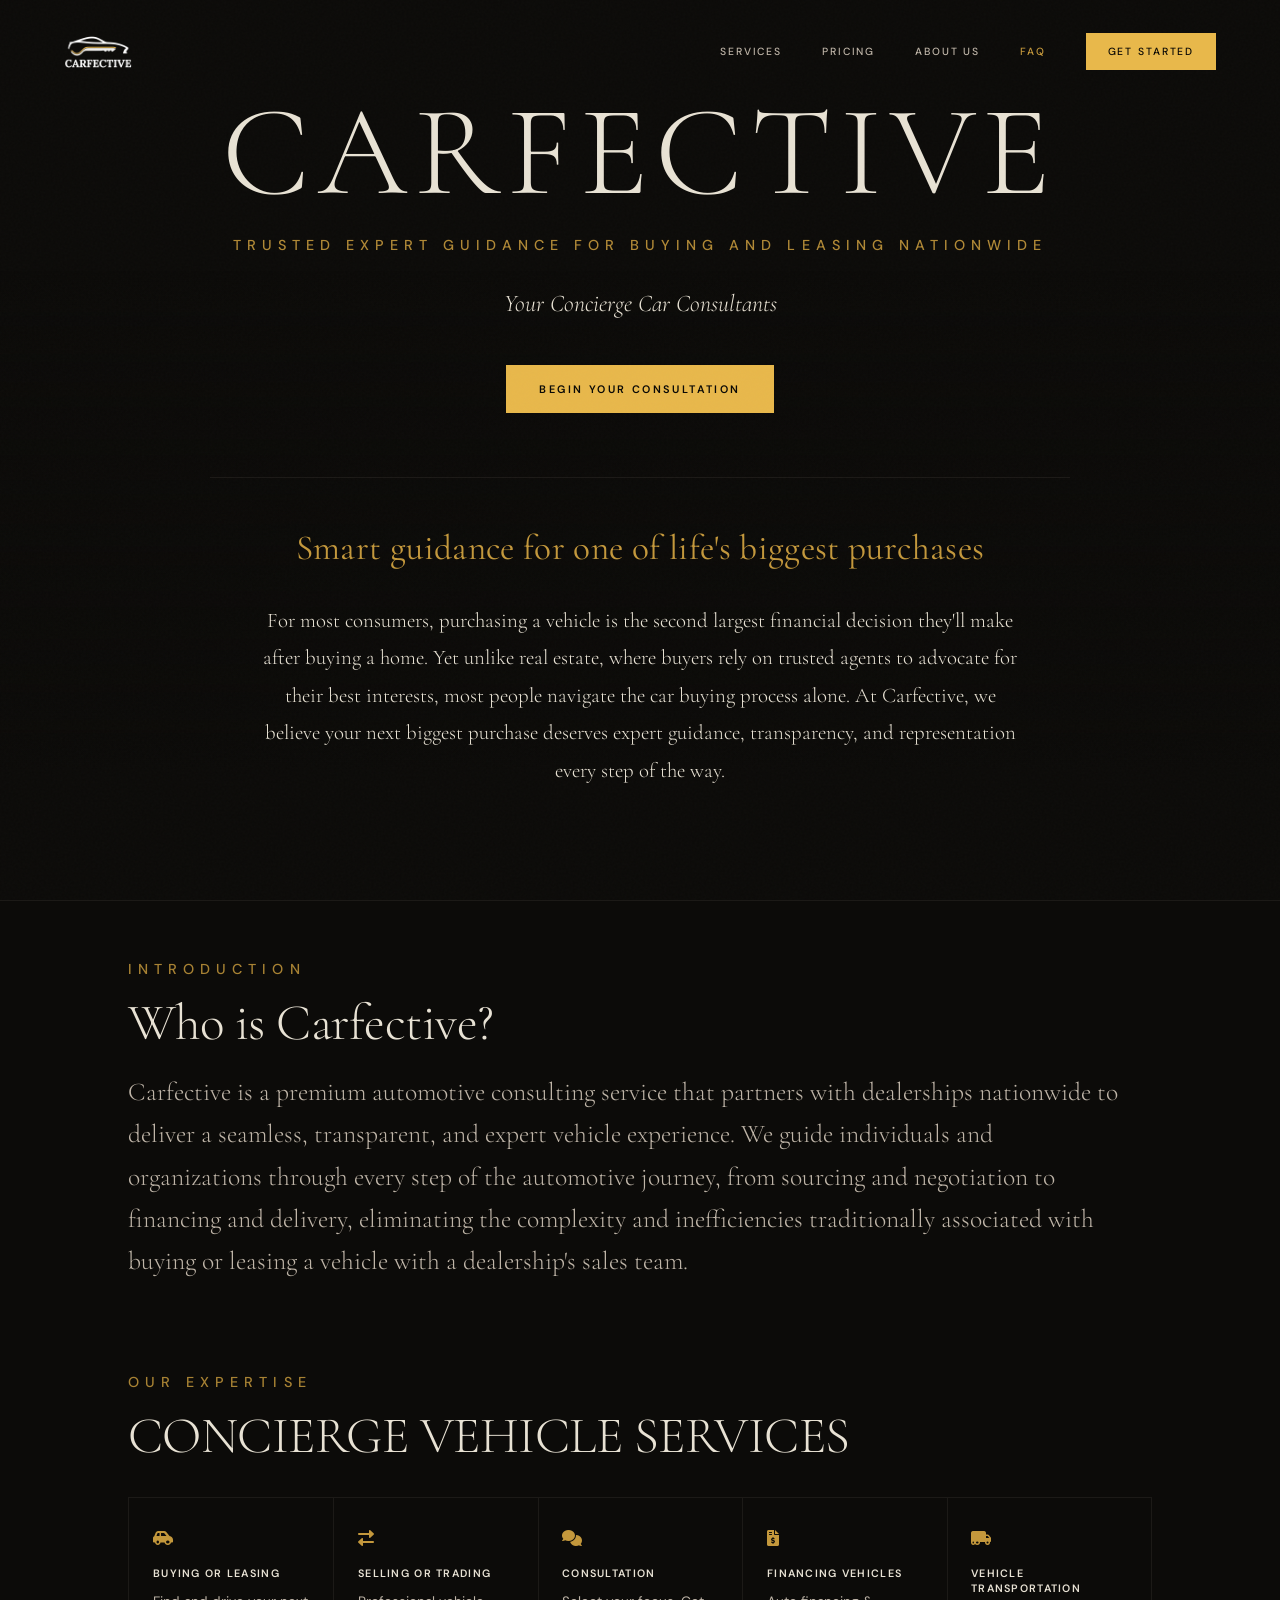
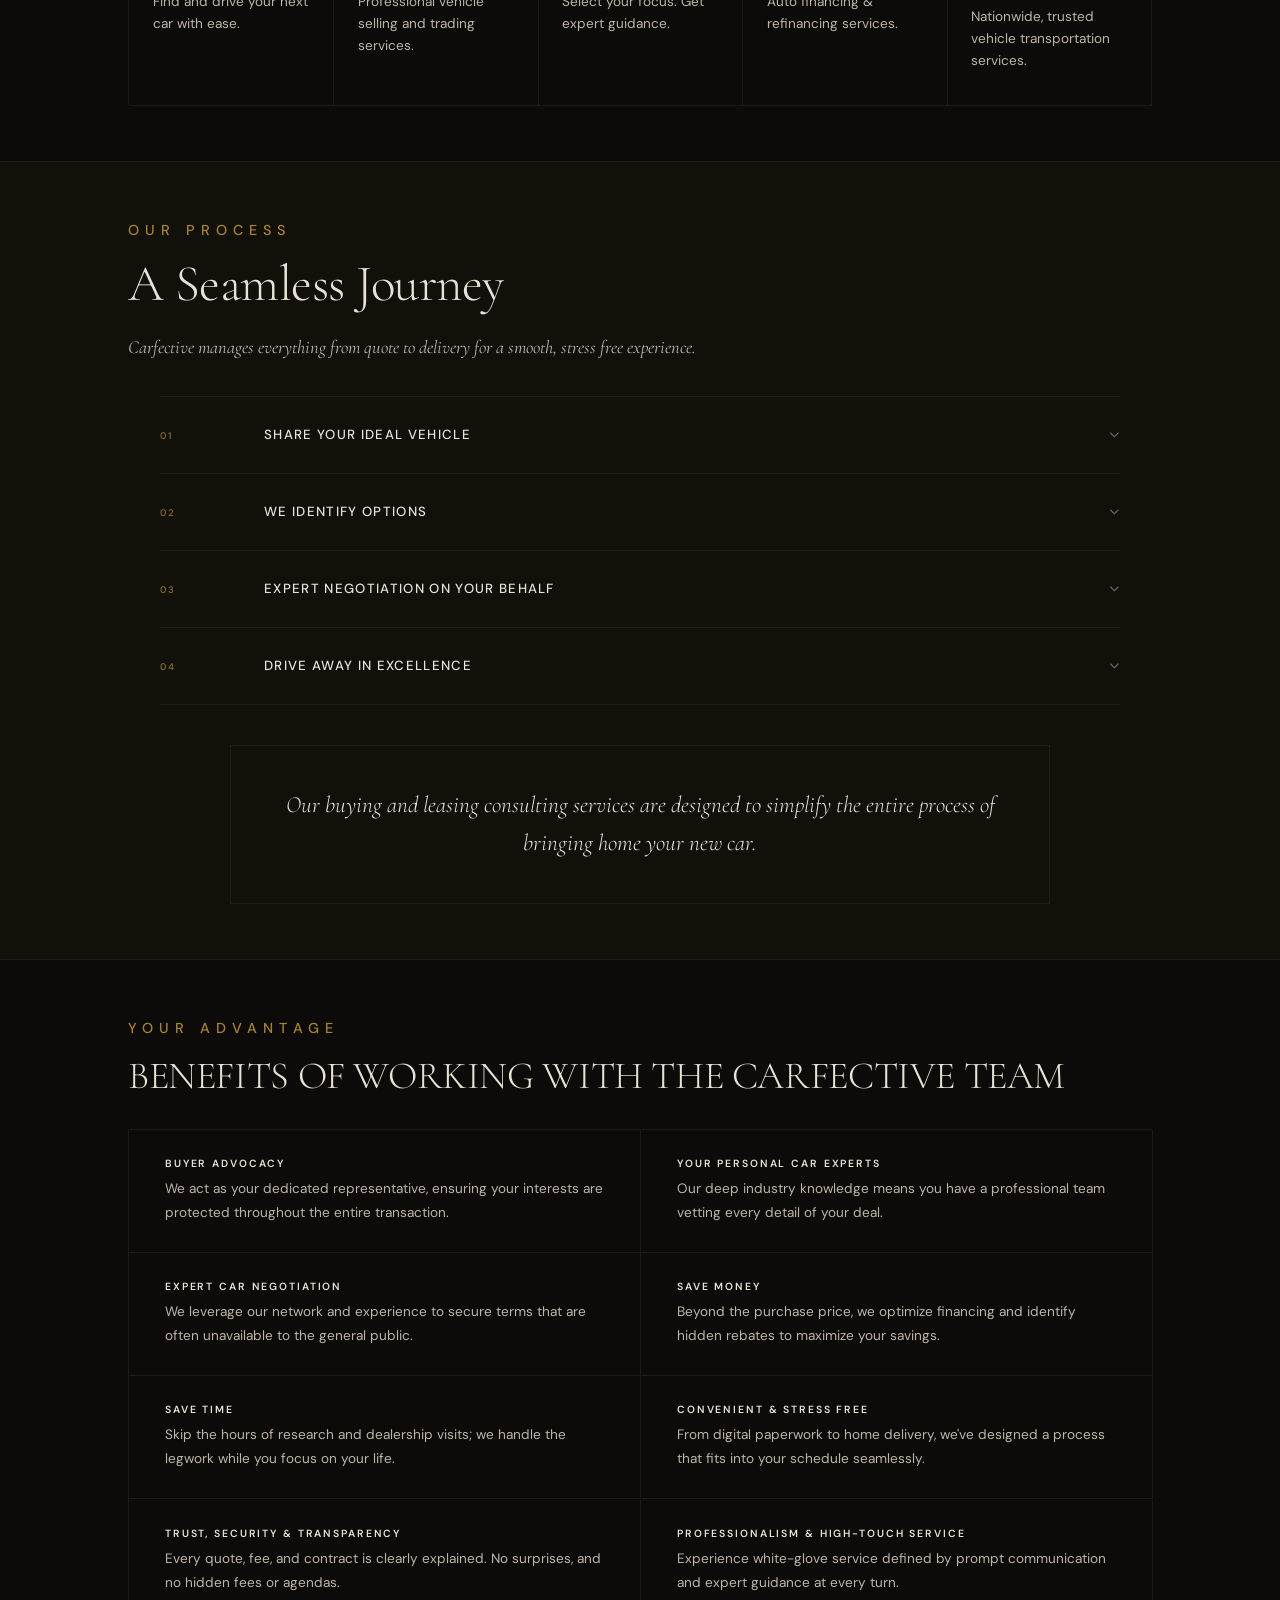
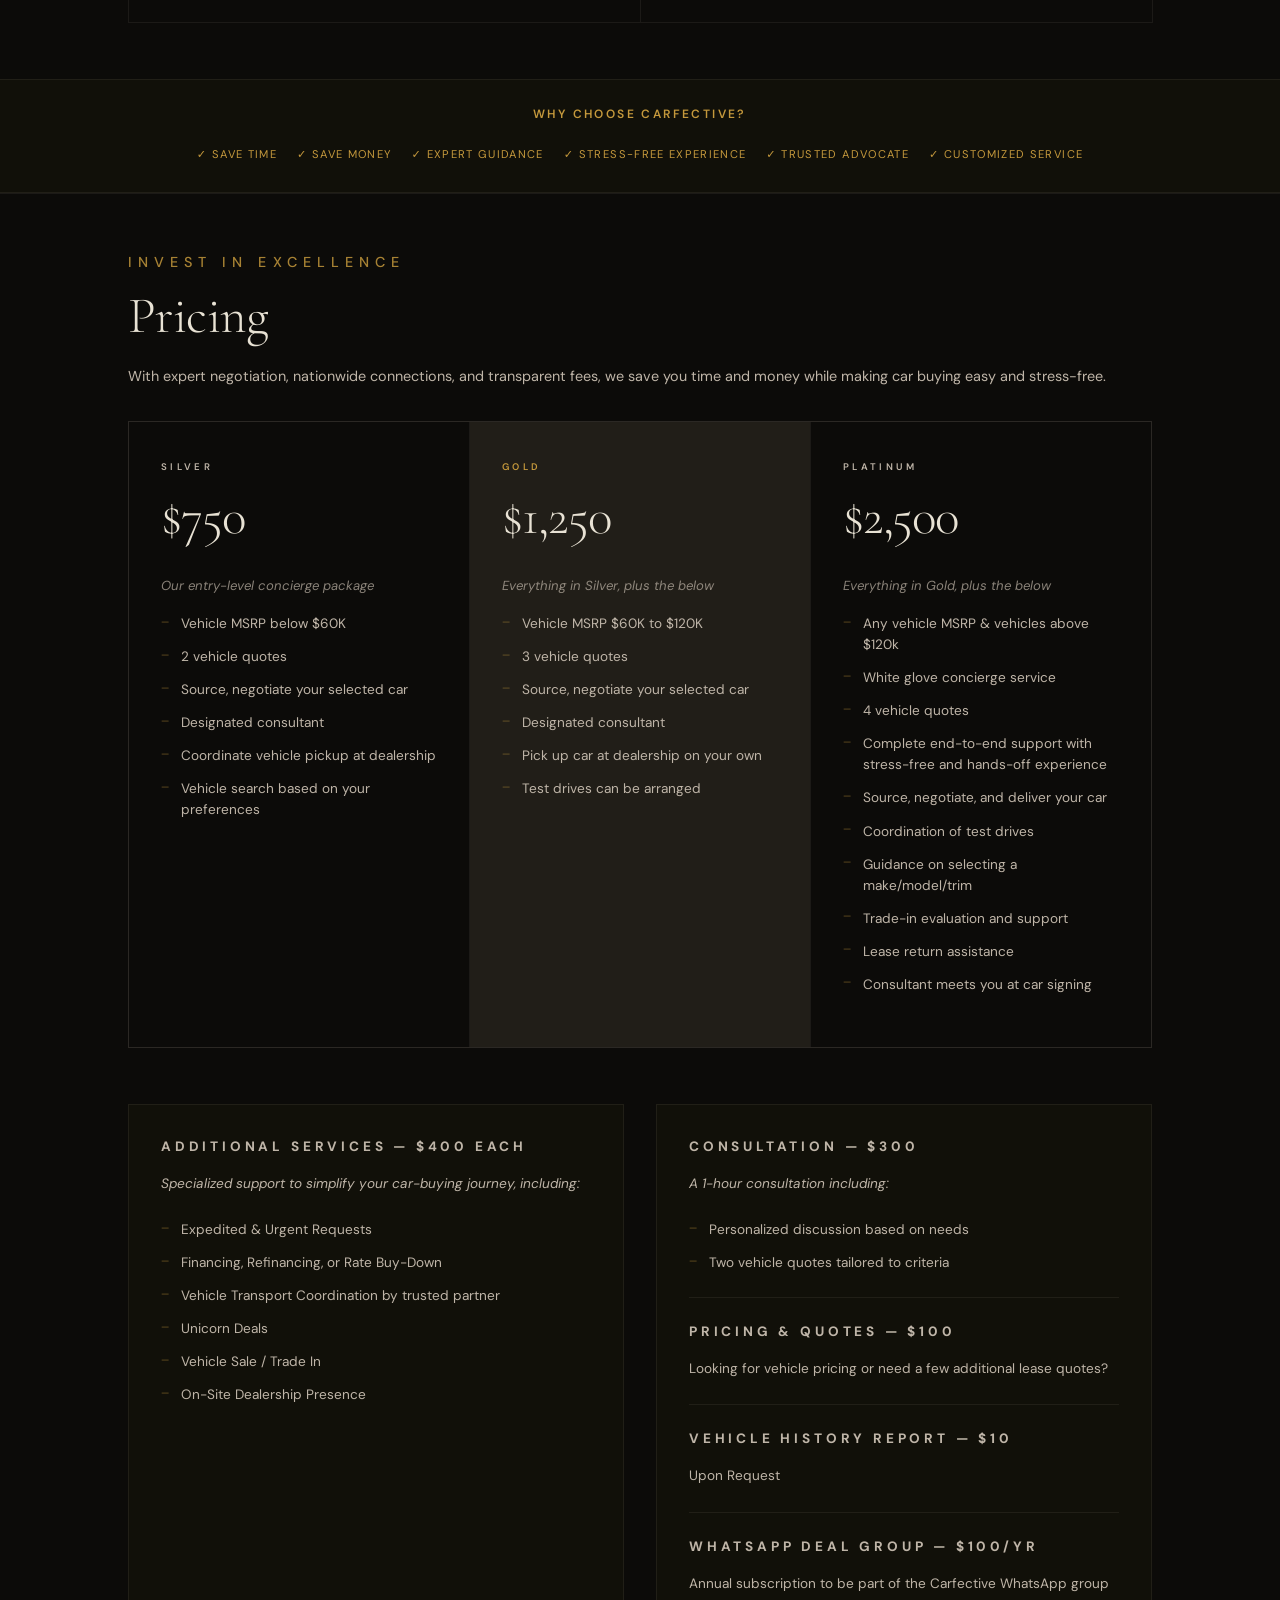
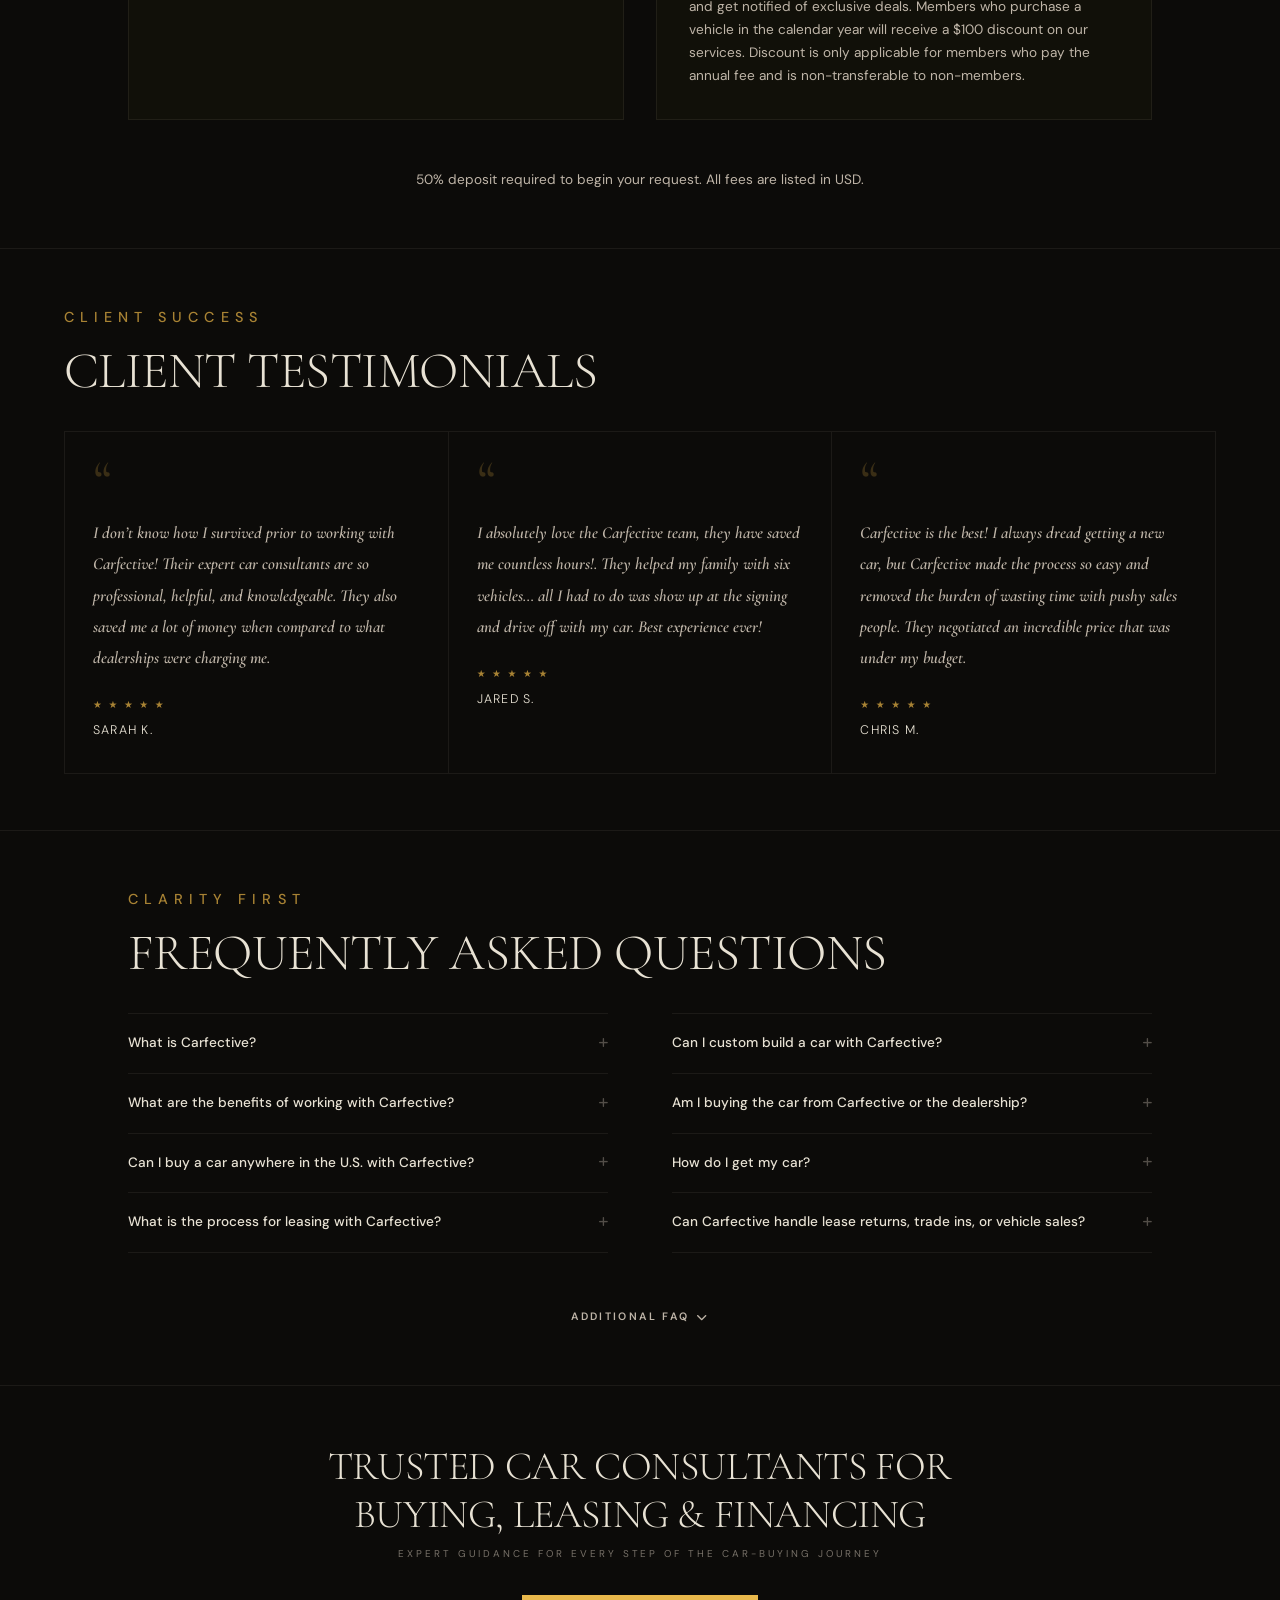
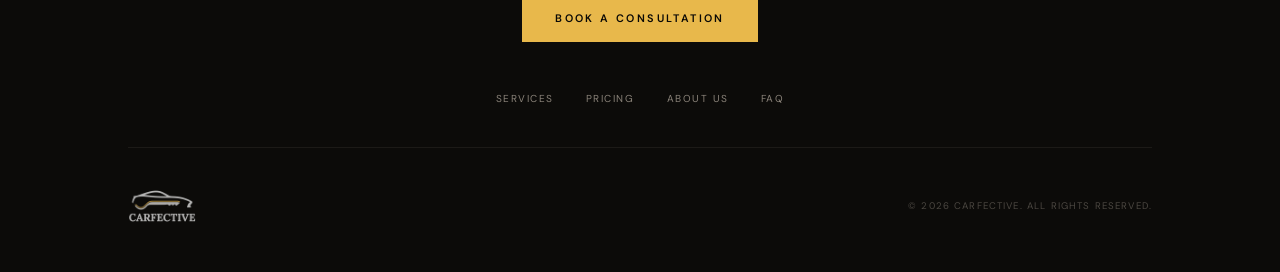
==== commit d9a4d648: "Change requested by Haroon" ====
--- a/index.html
+++ b/index.html
@@ -303,6 +303,7 @@
                 <div class="glass-card pricing-card reveal">
                     <h3>Silver</h3>
                     <div class="price">$750</div>
+                    <p style="font-size: 0.82rem; font-style: italic; color: var(--text-secondary); margin-bottom: 1rem; opacity: 0.7;">Our entry-level concierge package</p>
                     <ul class="features-list" style="margin-bottom: 0;">
                         <li>Vehicle MSRP below $60K</li>
                         <li>2 vehicle quotes</li>
@@ -317,7 +318,7 @@
                 <div class="glass-card pricing-card featured reveal">
                     <h3>Gold</h3>
                     <div class="price">$1,250</div>
-                    <p style="font-size: 0.82rem; font-style: italic; color: var(--text-secondary); margin-bottom: 1rem; opacity: 0.7;">Everything from Silver plus the below</p>
+                    <p style="font-size: 0.82rem; font-style: italic; color: var(--text-secondary); margin-bottom: 1rem; opacity: 0.7;">Everything in Silver, plus the below</p>
                     <ul class="features-list" style="margin-bottom: 0;">
                         <li>Vehicle MSRP $60K to $120K</li>
                         <li>3 vehicle quotes</li>
@@ -332,7 +333,7 @@
                 <div class="glass-card pricing-card reveal">
                     <h3>Platinum</h3>
                     <div class="price">$2,500</div>
-                    <p style="font-size: 0.95rem; font-style: italic; color: var(--text-secondary); margin-bottom: 1rem;">Everything from Gold plus the below</p>
+                    <p style="font-size: 0.82rem; font-style: italic; color: var(--text-secondary); margin-bottom: 1rem; opacity: 0.7;">Everything in Gold, plus the below</p>
                     <ul class="features-list" style="margin-bottom: 0;">
                         <li>Any vehicle MSRP & vehicles above $120k</li>
                         <li>White glove concierge service</li>
--- a/css/style.css
+++ b/css/style.css
@@ -331,18 +331,19 @@
 /* Philosophy content moved inside hero — must beat .hero p specificity */
 .hero p.hero-philosophy-lead {
     margin-top: 4rem !important;
+    margin-bottom: 2rem !important;
     margin-left: auto !important;
     margin-right: auto !important;
     padding-top: 3rem !important;
     border-top: 1px solid var(--line) !important;
     max-width: 860px !important;
-    font-size: clamp(1.2rem, 2vw, 1.6rem) !important;
+    font-size: clamp(1.5rem, 2.8vw, 2.2rem) !important;
     font-weight: 400 !important;
     font-style: normal !important;
-    line-height: 1.2 !important;
+    line-height: 1.25 !important;
     letter-spacing: 0.01em !important;
-    white-space: nowrap !important;
     text-align: center !important;
+    color: var(--text-accent) !important;
 }
 
 .hero p.hero-philosophy-body {
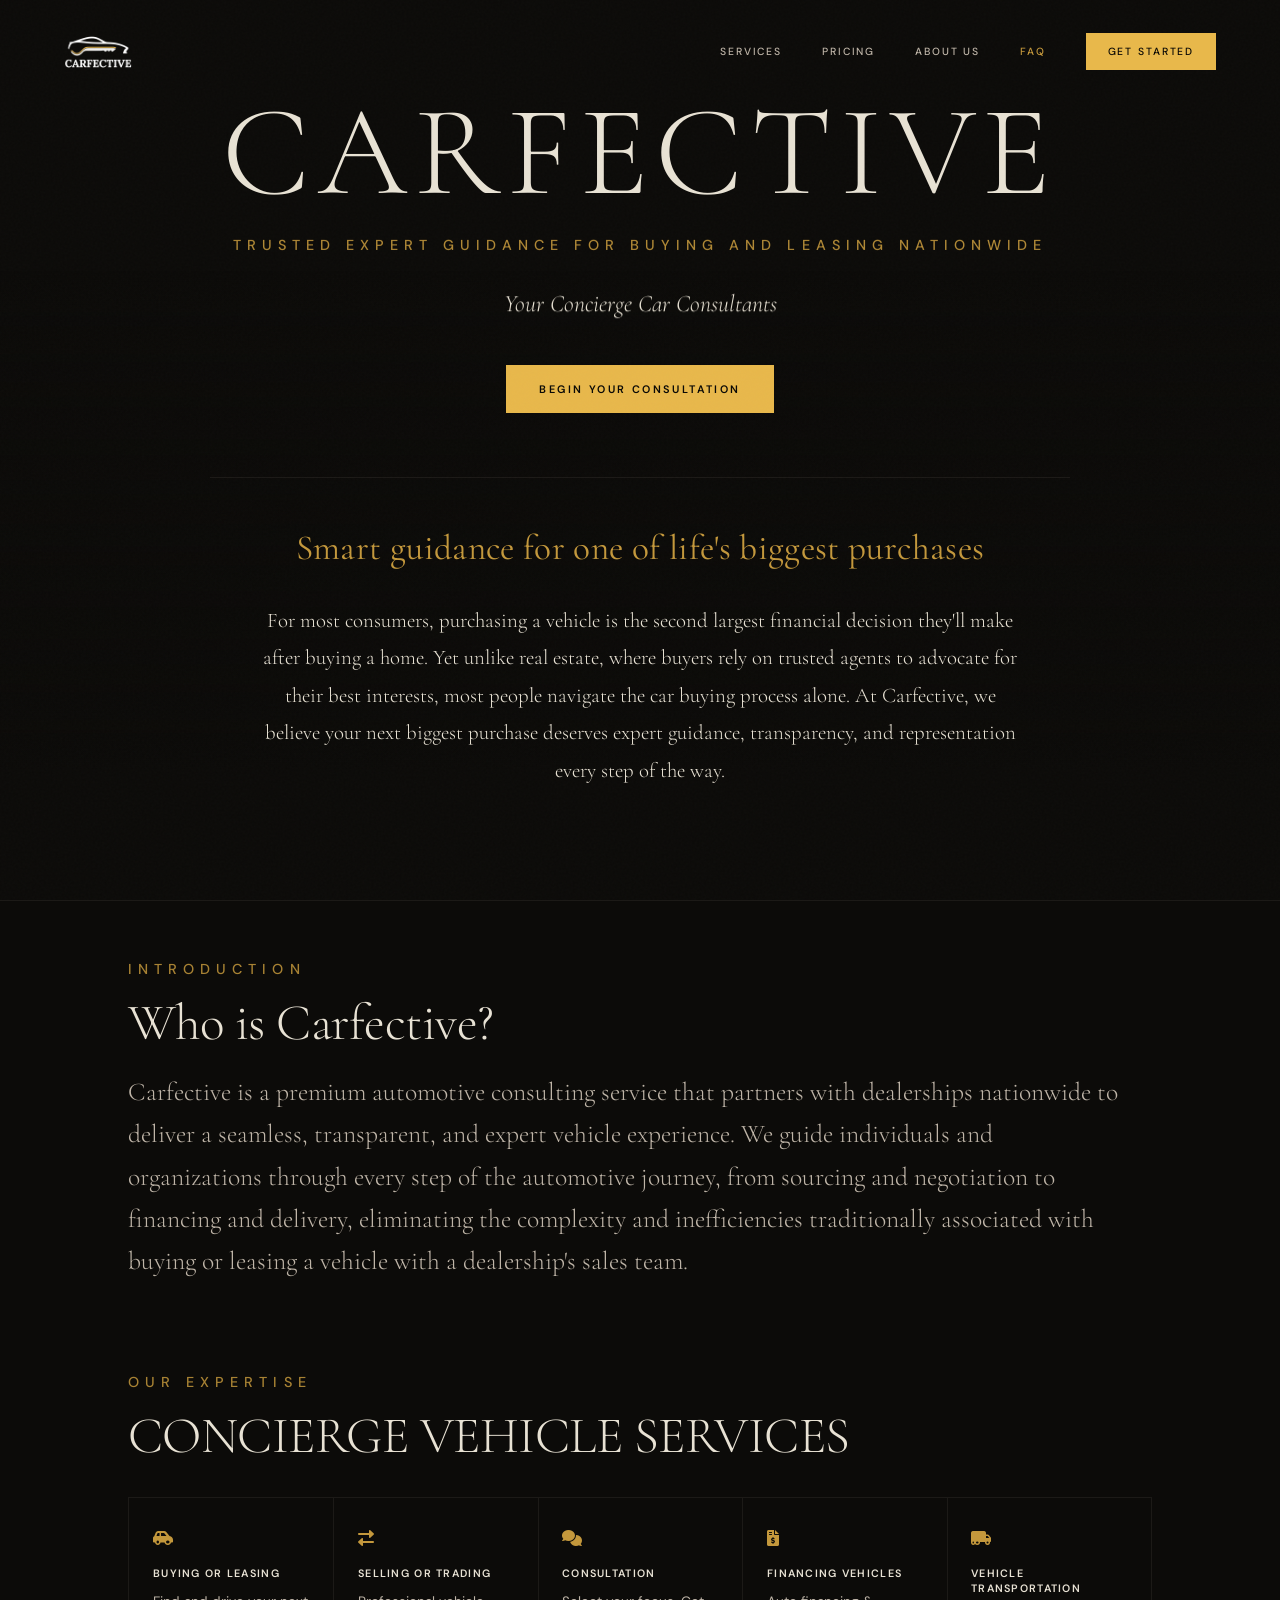
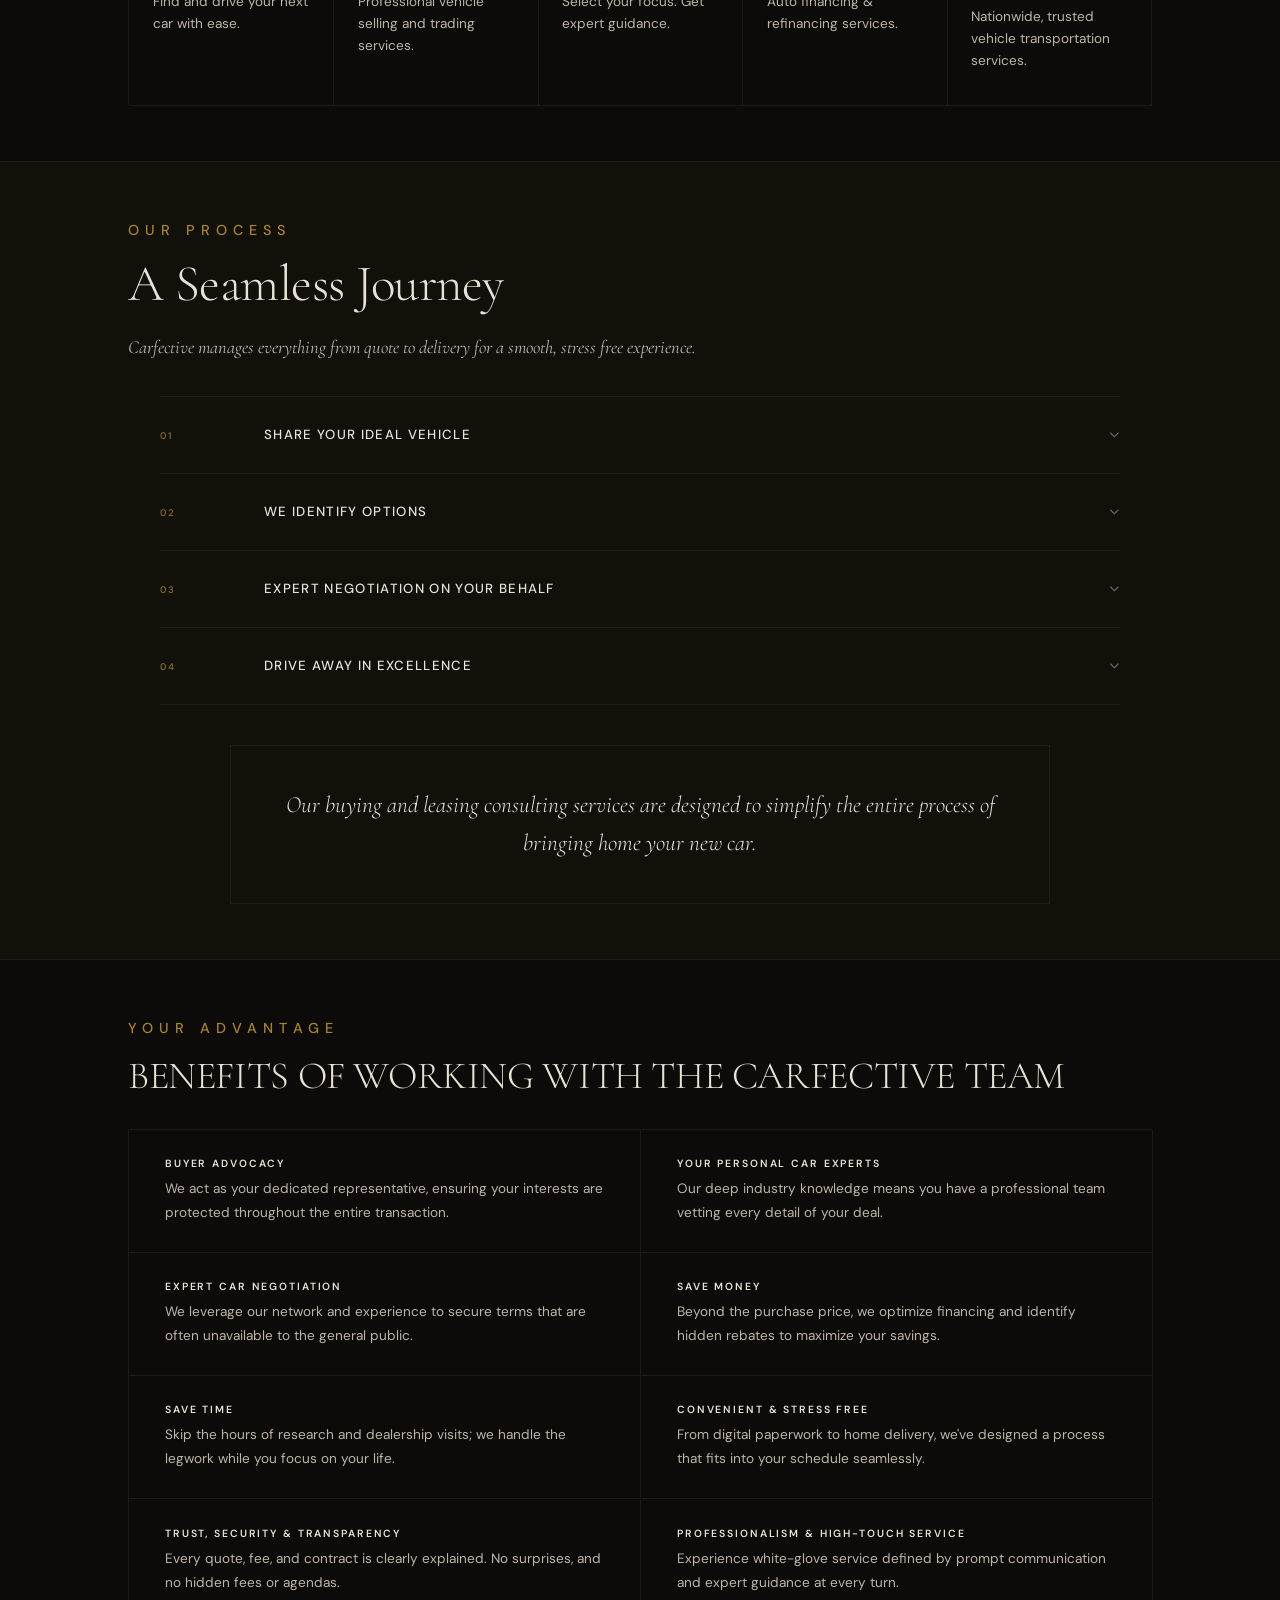
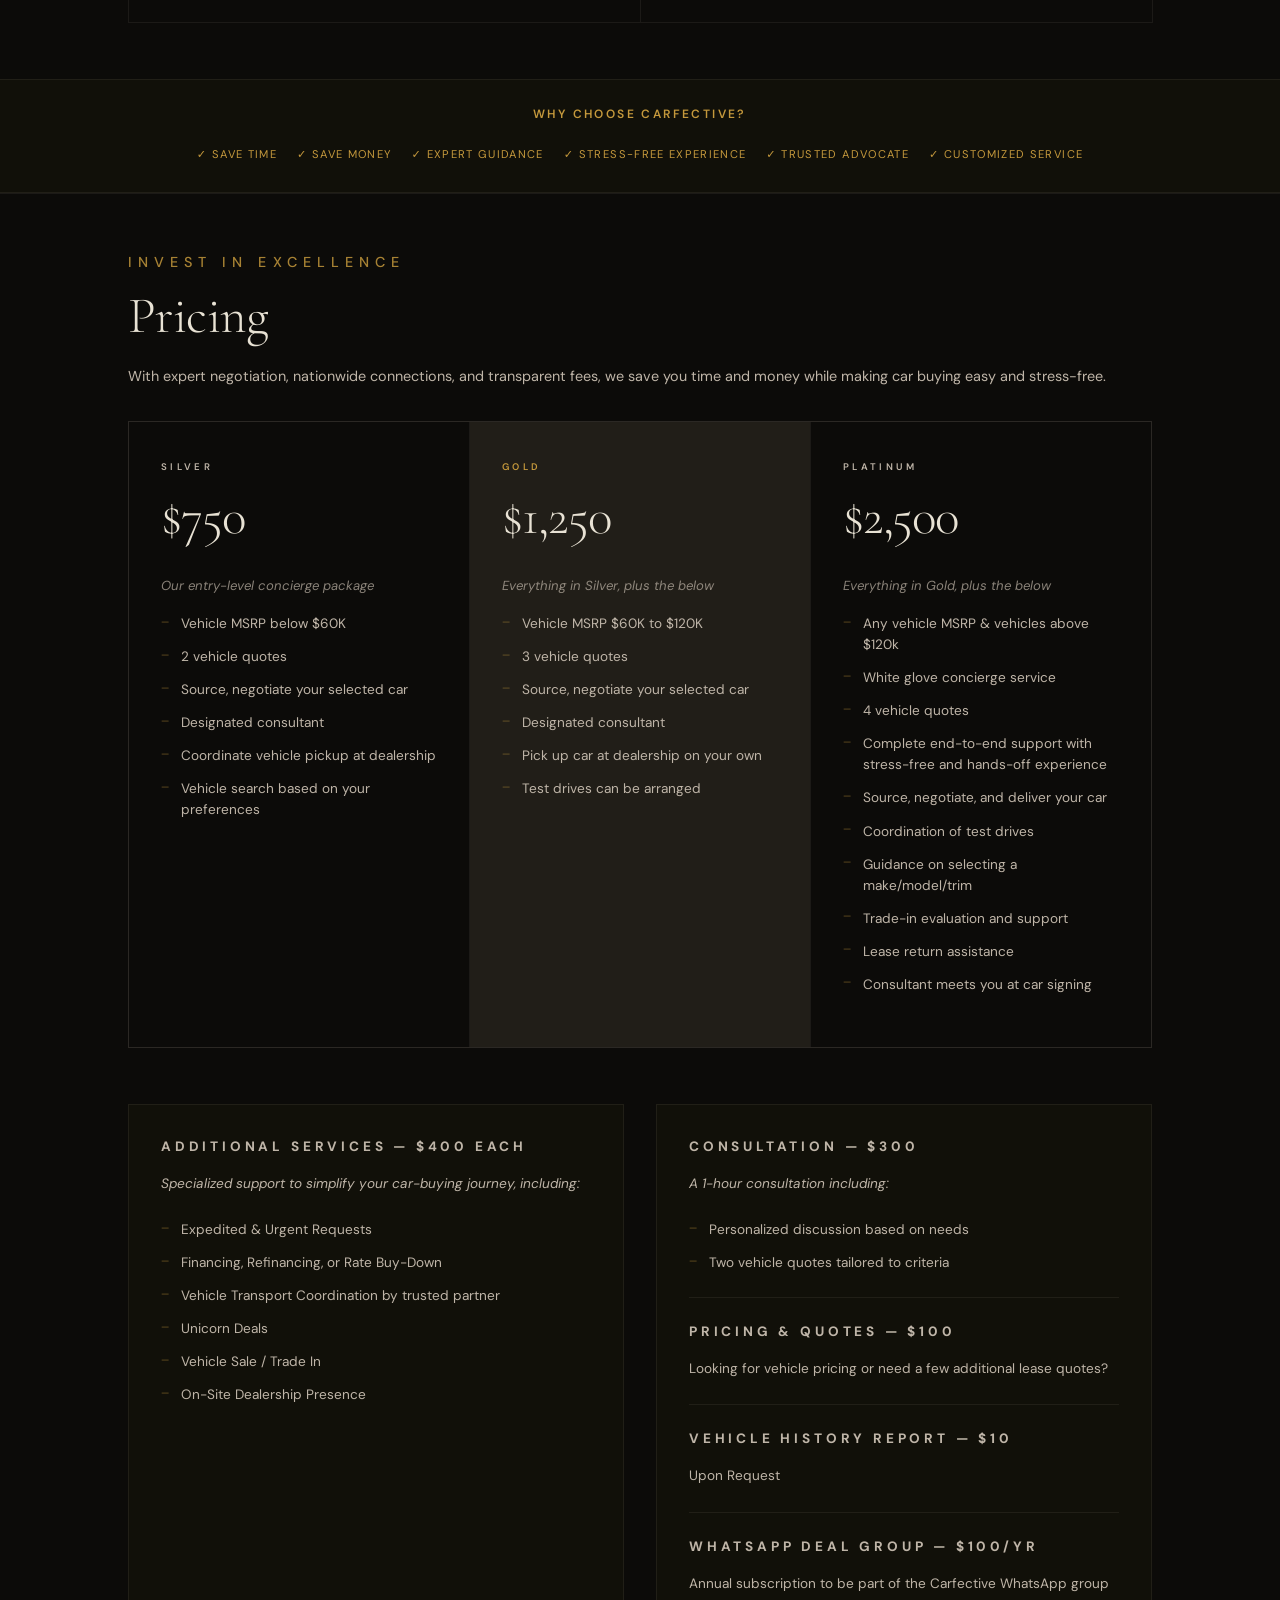
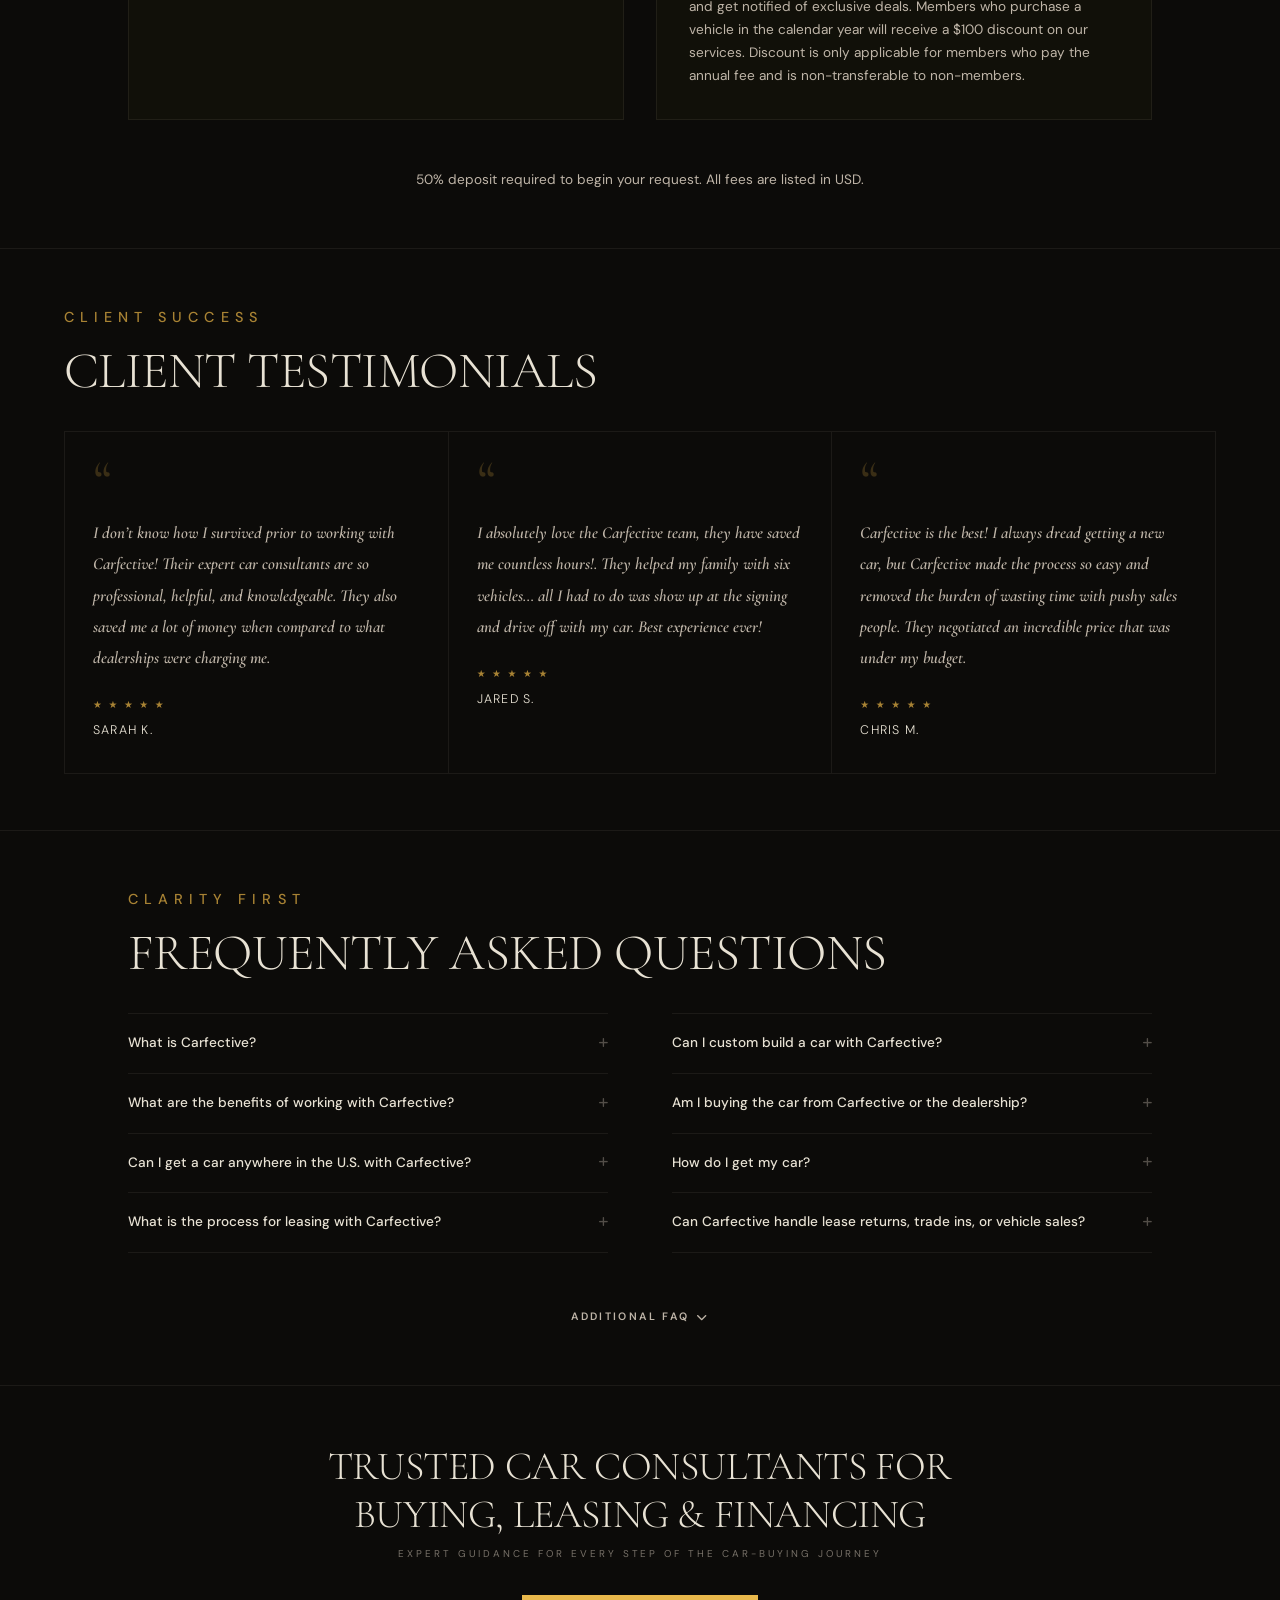
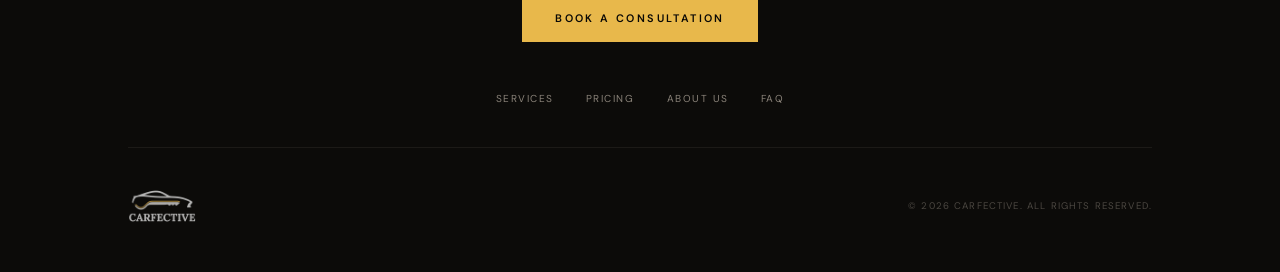
==== commit 48d89225: "Per Haroon, 3rd time" ====
--- a/index.html
+++ b/index.html
@@ -443,7 +443,7 @@
                             <i class="fas fa-plus icon-plus"></i>
                         </div>
                         <div class="faq-answer">
-                            With Carfective, buying a car is simple and stress-free. We provide personalized guidance, insider expertise, and full advocacy -ensuring you choose the right vehicle, understand every detail, and get the best deal. For individuals and businesses, we work solely for you, not the dealerships.
+                            With Carfective, buying a car is simple and stress free. We provide personalized guidance, insider expertise, and full advocacy while ensuring you choose the right vehicle, understand every detail, and get the best deal. For individuals and businesses, we work solely for you, not the dealerships.
                         </div>
                     </div>
                     <div class="faq-item">
@@ -452,19 +452,24 @@
                             <i class="fas fa-plus icon-plus"></i>
                         </div>
                         <div class="faq-answer">
-                            Carfective partners exclusively with top-tier dealerships to help you find the perfect car
+                            Carfective partners exclusively with top tier dealerships to help you find the perfect car
                             at the best price, with complete transparency at every step. We handle the legwork so you
                             avoid sales pressure, streamlining the signing process.
                         </div>
                     </div>
                     <div class="faq-item">
                         <div class="faq-question">
-                            <span>Can I buy a car anywhere in the U.S. with Carfective?</span>
-                            <i class="fas fa-plus icon-plus"></i>
-                        </div>
-                        <div class="faq-answer">
-                            Yes! We have relationships with dealers across the U.S. and can’t wait to help you!
-                        </div>
+                            <span>Can I get a car anywhere in the U.S. with Carfective?</span>
+                            <i class="fas fa-plus icon-plus"></i>
+                        </div>
+                        <div class="faq-answer">
+    Yes! We have relationships with dealers across the U.S. representing domestic, import, luxury, ultra-luxury, supercar, and electric vehicle manufacturers, and we can't wait to help you.<br><br>
+    Our dealer network includes:<br><br>
+    Acura, Alfa Romeo, Aston Martin, Audi, Bentley, BMW, Buick, Cadillac, Chevrolet, Chrysler, Dodge, Ferrari, Fiat, Ford, Genesis, GMC, Honda, Hyundai, Infiniti, Jaguar, Jeep, Kia, Lamborghini, Land Rover, Lexus, Lincoln, Lotus, Lucid, Maserati, Mazda, McLaren, Mercedes-Benz, Mini, Mitsubishi, Nissan, Polestar, Porsche, Ram, Rivian, Rolls-Royce, Subaru, Tesla, Toyota, VinFast, Volkswagen, Volvo, and more.<br><br>
+    Whether you're shopping for an economy vehicle, SUV, truck, hybrid, plug-in hybrid, fully electric vehicle, luxury vehicle, or an ultra-luxury/supercar, we can assist with the entire process from vehicle selection and pricing analysis to lease and finance, trade-ins, extended warranties, transportation, and delivery.<br><br>
+    No matter the brand, our goal is to help you secure the best possible vehicle and deal while saving you time, money, and stress.<br><br>
+    We look forward to helping with your next vehicle purchase or lease!
+</div>
                     </div>
                     <div class="faq-item">
                         <div class="faq-question">
@@ -472,7 +477,7 @@
                             <i class="fas fa-plus icon-plus"></i>
                         </div>
                         <div class="faq-answer">
-                            At Carfective, you’re in full control of your car-buying journey. We take the stress out of
+                            At Carfective, you’re in full control of your car buying journey. We take the stress out of
                             the process by handling negotiations with the dealer on your behalf. Simply choose your
                             ideal car, and we’ll negotiate on your behalf in alignment with your budgeted monthly
                             payment and upfront costs.
